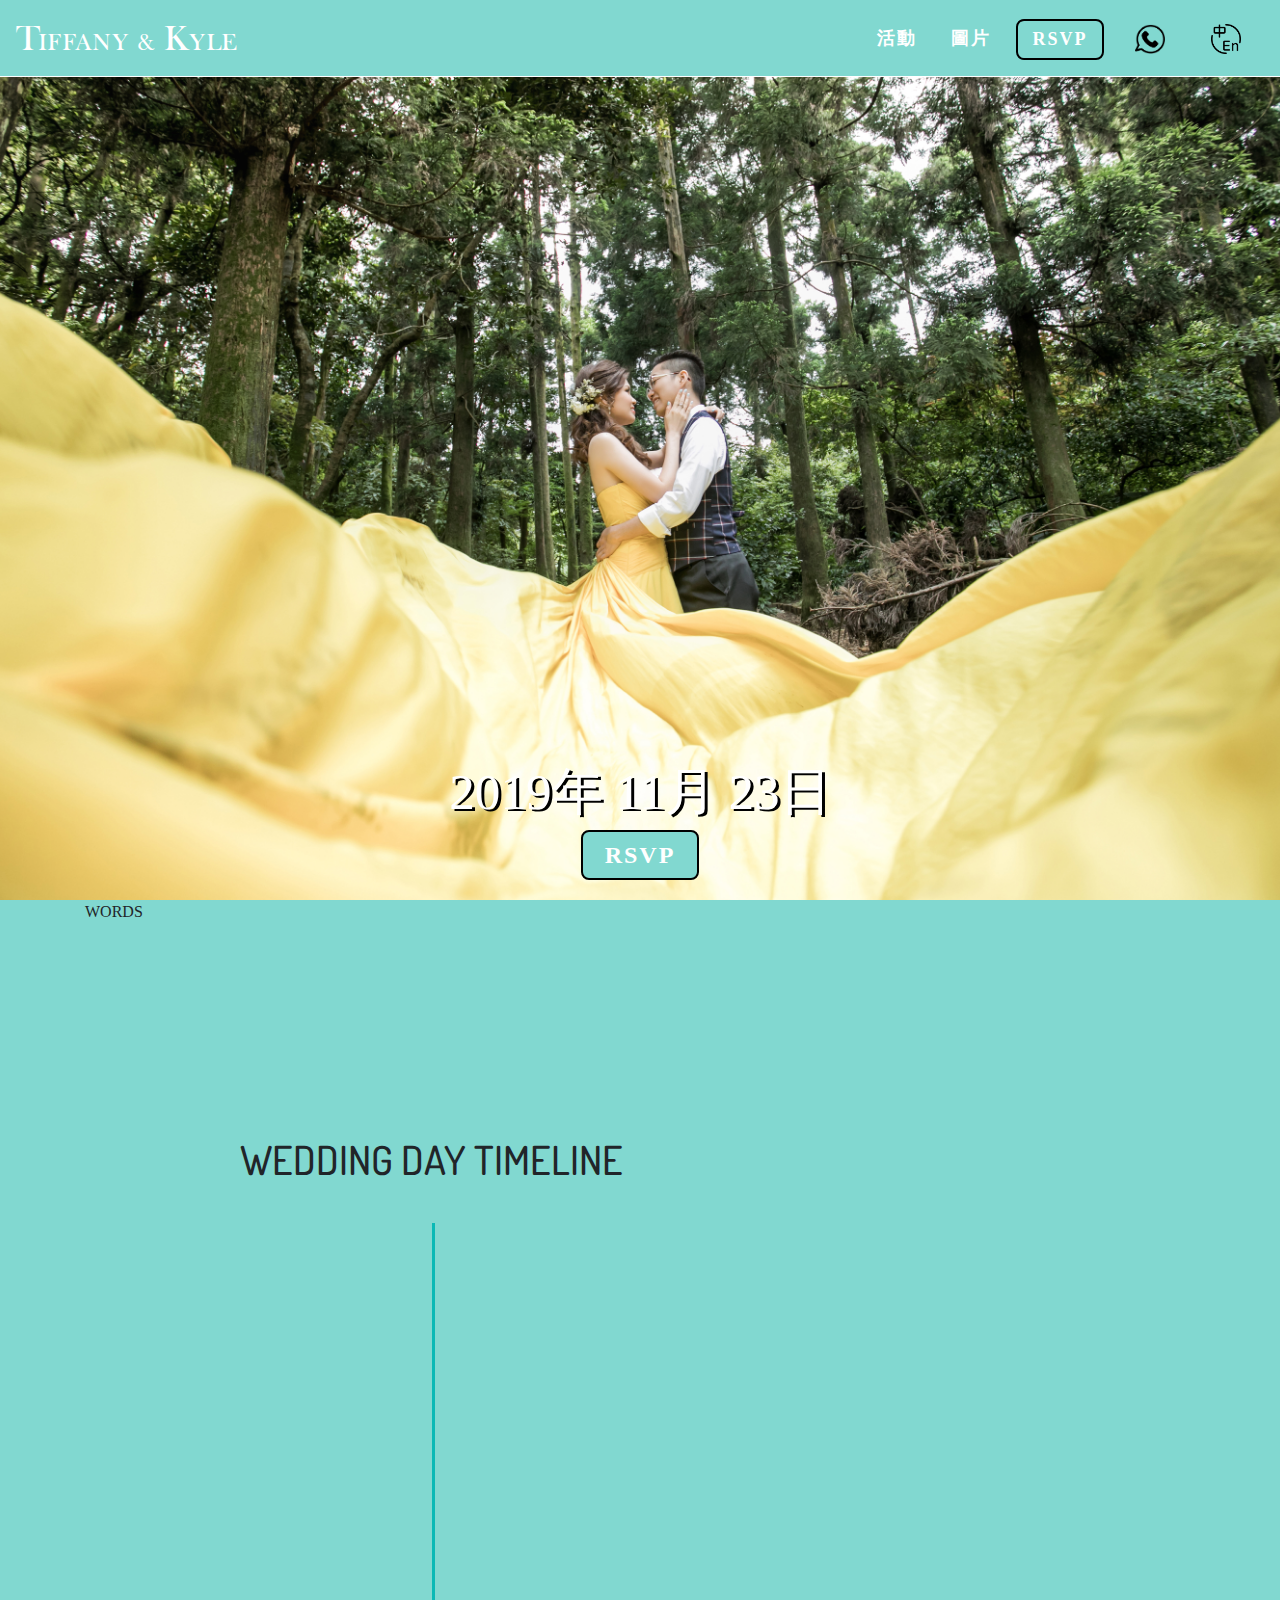
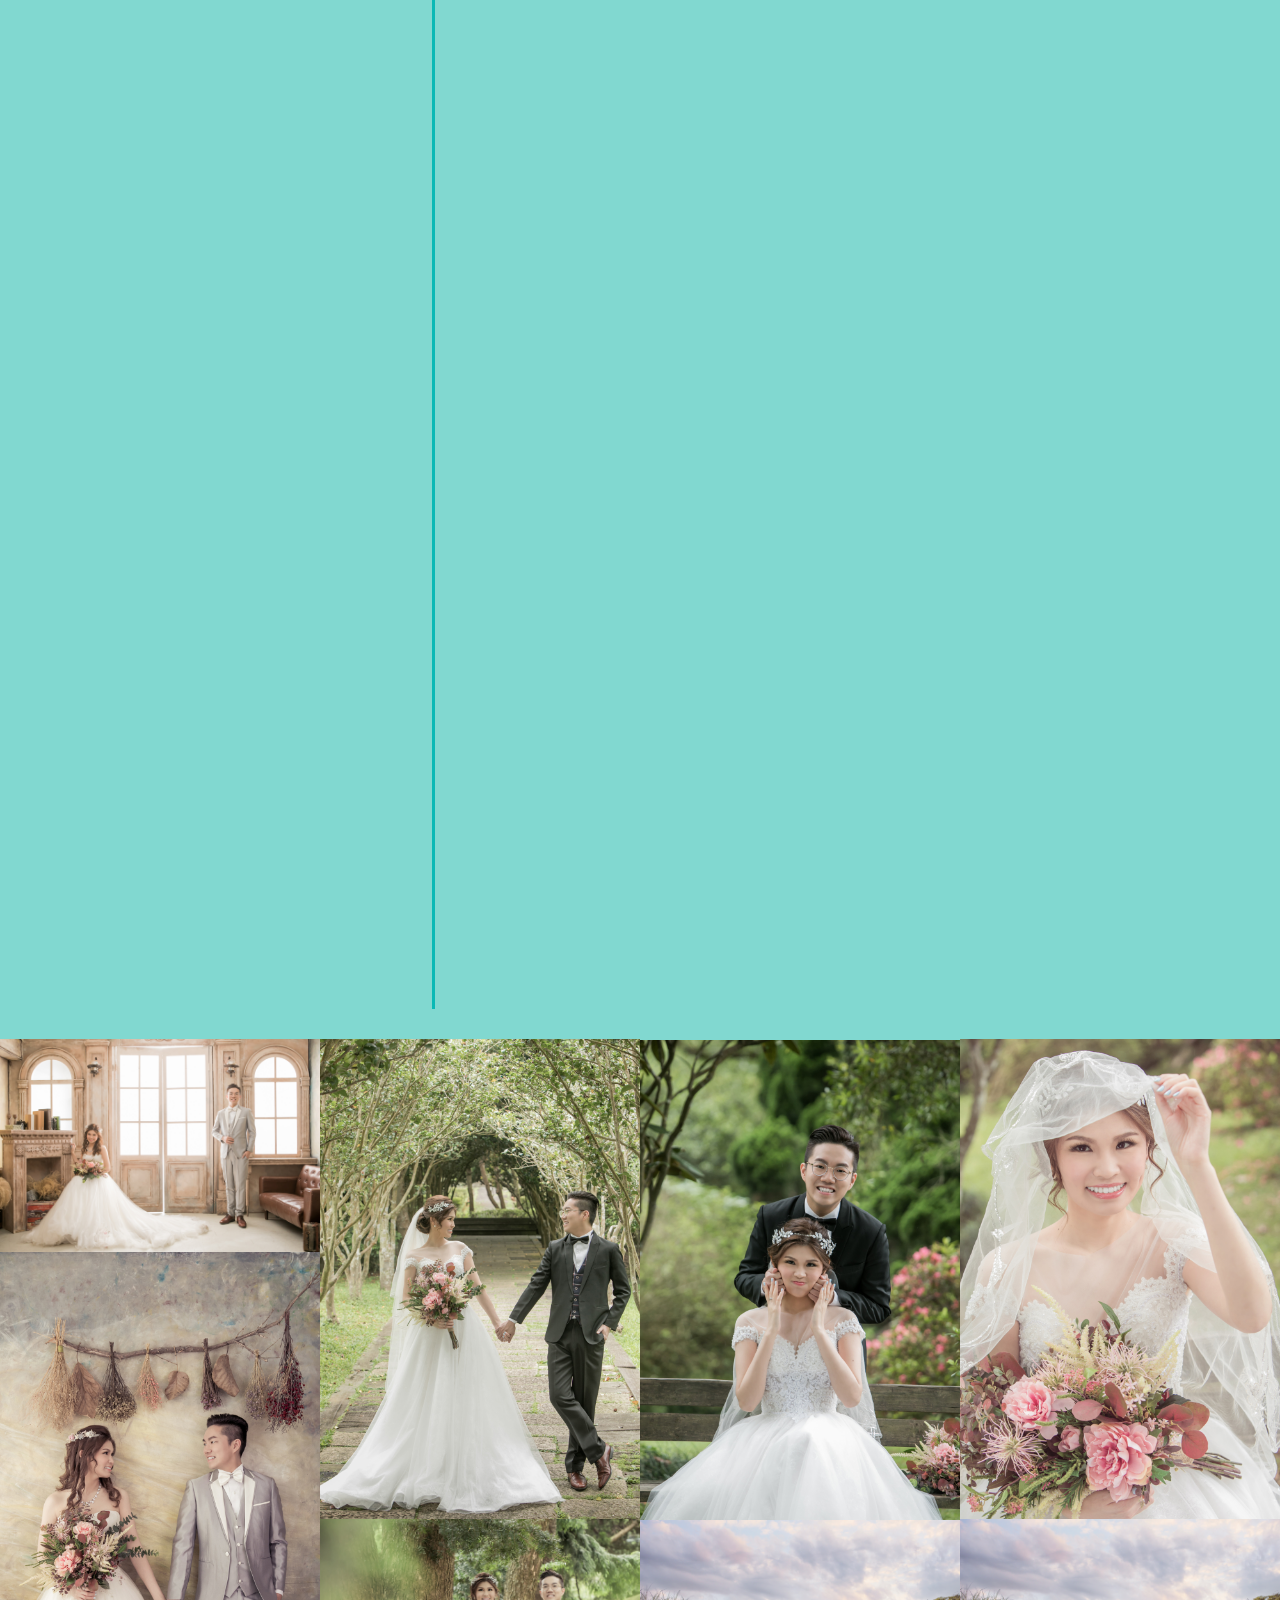
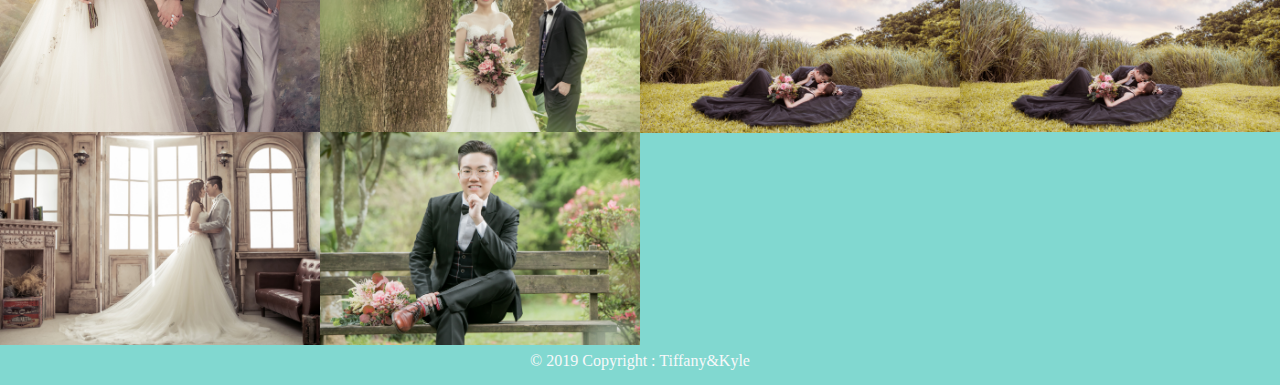
==== index_ch.html @ a5395743 "Add files via upload" ====
<!DOCTYPE html>
<html lang="en">
<head>
    <meta charset="UTF-8">
    <meta name="viewport" content="width=device-width, initial-scale=1">
    <title>Kyle&Tiffany</title>
    <link rel="stylesheet" href="https://maxcdn.bootstrapcdn.com/bootstrap/4.3.1/css/bootstrap.min.css">
    <link rel="stylesheet" type="text/css" href="css/indexpage.css">
    <link rel="stylesheet" type="text/css" href="css/timeline.css">
    <link rel="stylesheet" type="text/css" href="css/animation.css">
    <link rel="stylesheet" type="text/css" href="css/test.css">
    <script src="https://www.gstatic.com/firebasejs/5.9.0/firebase.js"></script>
    <script src="https://ajax.googleapis.com/ajax/libs/jquery/3.3.1/jquery.min.js"></script>
    <script src="https://cdnjs.cloudflare.com/ajax/libs/popper.js/1.14.7/umd/popper.min.js"></script>
    <script src="https://maxcdn.bootstrapcdn.com/bootstrap/4.3.1/js/bootstrap.min.js"></script>
    <link href="https://unpkg.com/aos@2.3.1/dist/aos.css" rel="stylesheet">
    <link href="https://fonts.googleapis.com/css?family=Great+Vibes&display=swap" rel="stylesheet">
    <link href="https://fonts.googleapis.com/css?family=Mystery+Quest&display=swap" rel="stylesheet">
    <link href="https://fonts.googleapis.com/css?family=Lemonada&display=swap" rel="stylesheet">
</head>
<body>
<nav class="navbar navbar-expand-lg border-bottom border-white" id="topnav">

        <a class="navbar-brand" href=./index_ch.html id="brand">Tiffany & Kyle</a>
        <button class="navbar-toggler custom-toggler" type="button" data-toggle="collapse"
                data-target="#collapsibleNavbar">
            <span class="navbar-toggler-icon"></span>
        </button>
        <div class="collapse navbar-collapse justify-content-end" id="collapsibleNavbar">
            <ul class="navbar-nav">
                <li class="nav-item">
                    <a class="nav-link" href="#events">活動</a>
                </li>
                <li class="nav-item">
                    <a class="nav-link" href="#photos">圖片</a>
                </li>
                <a class="nav-link rsvpbtn" href="./rsvp_ch.html">&nbspRSVP&nbsp</a>
                <li class="nav-item nav-icon">
                    <a href="https://api.whatsapp.com/send?phone=85252264460">
                        <img alt="whatsapp"
                             src="./images/whatsapp.png"
                             style="width:30px;height:30px"></a>
                </li>
                <li class="nav-item nav-icon">
                    <a href="./index.html">
                        <img alt="language"
                             src="./images/language.png"
                             style="width:30px;height:30px"></a>
                </li>
            </ul>
        </div>

</nav>
<img src="./images/top.png" onclick="topFunction()" id="topbtn"/>
<div id="home" class="d-flex justify-content-center align-items-center">
    <div class="text-center align-items-center justify-content-center animated fadeInDown maintext">
        <h3 class="disable-select maindate">2019年 11月 23日</h3>
        <a class="nav-link rsvpbtn" href="./rsvp_ch.html" style="font-size:1.5rem">&nbspRSVP&nbsp</a>
    </div>
</div>
<div class="container banner">
    WORDS
</div>
<div>
    <div class="row text-center justify-content-center" id="events">
        <div class="col-lg-8 d-flex left2 text-center" id="topl">
            <div class="container">
                <h1 class="project-name">WEDDING DAY TIMELINE</h1>
                <div id="timeline">
                    <div class="timeline-item" data-aos="fade-right">
                        <div class="timeline-icon">
                            <img src="images/church.png" class="inline_icon" alt="church">
                        </div>
                        <div class="timeline-content">
                            <h2>婚禮</h2>
                            <p>
                                下午 4:00
                            </p>
                            <p>
                                Lorem ipsum dolor sit amet, consectetur adipisicing elit.
                                Atque, facilis quo maiores magnam modi ab libero praesentium blanditiis.
                            </p>
                            <a href="https://goo.gl/maps/7ipzErwgf6UJggzq6" class="btn"><img src="images/location.png" class="map_icon" alt="maplink"></a>
                        </div>
                    </div>

                    <div class="timeline-item" data-aos="fade-left">
                        <div class="timeline-icon">
                            <img src="images/celebrate.png" class="inline_icon" alt="celebrate">
                        </div>
                        <div class="timeline-content right">
                            <h2>Cocktail</h2>
                            <p>
                                下午 6:00
                            </p>
                            <p>
                                Lorem ipsum dolor sit amet, consectetur adipisicing elit. Atque, facilis quo.
                                Maiores magnam modi ab libero praesentium blanditiis consequatur aspernatur
                                accusantium maxime molestiae sunt ipsa.
                            </p>
                            <a href="https://goo.gl/maps/wYtgx9HiguaYeS9R9" class="btn"><img src="images/location.png" class="map_icon" alt="maplink"></a>
                        </div>
                    </div>

                    <div class="timeline-item" data-aos="fade-right">
                        <div class="timeline-icon">
                            <img src="images/photo.png" class="inline_icon" alt="photo">
                        </div>
                        <div class="timeline-content">
                            <h2>Photo</h2>
                            <p>
                                下午 6:00
                            </p>
                            <p>
                                Lorem ipsum dolor sit amet, consectetur adipisicing elit. Atque, facilis quo.
                                Maiores magnam modi ab libero praesentium blanditiis consequatur aspernatur
                                accusantium maxime molestiae sunt ipsa.</a>
                            </p>
                            <a href="https://goo.gl/maps/wYtgx9HiguaYeS9R9" class="btn"><img src="images/location.png" class="map_icon" alt="maplink"></a>
                        </div>
                    </div>

                    <div class="timeline-item" data-aos="fade-left">
                        <div class="timeline-icon">
                            <img src="images/dinner.png" class="inline_icon" alt="dinner" style="padding-top: 12px">
                        </div>
                        <div class="timeline-content right">
                            <h2>婚宴</h2>
                            <p>
                                下午 6:00
                            </p>
                            <p>
                                Lorem ipsum dolor sit amet, consectetur adipisicing elit. Atque, facilis quo.
                                Maiores magnam modi ab libero praesentium blanditiis consequatur aspernatur
                                accusantium maxime molestiae sunt ipsa.
                            </p>
                            <a href="https://goo.gl/maps/wYtgx9HiguaYeS9R9" class="btn"><img src="images/location.png" class="map_icon" alt="maplink"></a>
                        </div>
                    </div>
                </div>
            </div>
        </div>
        <div class="col-lg-4 d-flex right2 text-center" id="topr">
            <div class="container animated fadeIn" id="countdownmain" data-aos="fade-left">
                <h3 class="title" style="font-family: 'NotoSans', cursive;">The Wedding Day</h3>
                <div id="counter">
                    <table border = "0" id="cdtable">
                        <tr>
                            <td id="countdownday" style="text-align:right;"></td>
                            <td id="daytext" style="text-align:left;">&nbsp日</td>
                        </tr>
                        <tr>
                            <td id="countdownhr" style="text-align:right;"></td>
                            <td id="hrtext" style="text-align:left;">&nbsp小時</td>
                        </tr>
                        <tr>
                            <td id="countdownmin" style="text-align:right;"></td>
                            <td id="mintext" style="text-align:left;">&nbsp分鐘</td>
                        </tr>
                        <tr>
                            <td id="countdowns" style="text-align:right;"></td>
                            <td id="stext" style="text-align:left;">&nbsp秒</td>
                        </tr>
                    </table>

                </div>
            </div>
        </div>
    </div>
</div>

<div class="gallery_desktop">
    <section id="photos">
        <img src="images/img_h1.jpg" alt="">
        <img src="images/img_v1.jpg" alt="">
        <img src="images/img_h2.jpg" alt="">
        <img src="images/img_v2.jpg" alt="">
        <img src="images/img_h3.jpg" alt="">
        <img src="images/img_h4.jpg" alt="">
        <img src="images/img_h5.jpg" alt="">
        <img src="images/img_h6.jpg" alt="">
        <img src="images/img_v3.jpg" alt="">
        <img src="images/img_h7.jpg" alt="">
        <img src="images/img_v4.jpg" alt="">
        <img src="images/img_h7.jpg" alt="">

    </section>
</div>
<footer class="footer font-small">
    <div class="text-center text-light py-1">© 2019 Copyright : Tiffany&Kyle
    </div>
</footer>
<script src="js/timeline.js"></script>
<script src="js/countdown.js"></script>
<script src="https://unpkg.com/aos@next/dist/aos.js"></script>
<script>
    AOS.init();
</script>
<script>
    // When the user scrolls down 20px from the top of the document, show the button
    window.onscroll = function () {
        scrollFunction()
    };

    function scrollFunction() {
        if (document.body.scrollTop > 50 || document.documentElement.scrollTop > 50) {
            document.getElementById("topbtn").style.display = "block";
        } else {
            document.getElementById("topbtn").style.display = "none";
        }
    }

    // When the user clicks on the button, scroll to the top of the document
    function topFunction() {
        document.body.scrollTop = 0;
        document.documentElement.scrollTop = 0;
    }

</script>
</body>
</html>
---- css/indexpage.css ----
@font-face {
    font-family: BaskervilleOldFacSCD;
    src: url("../font/BaskervilleOldFacSCD.otf");
}

@font-face {
    font-family: NotoSans;
    src: url("../font/NotoSansCJK-Thin.ttc");
}

body{
    background: rgb(129, 216, 208);
}
html, body{
    overflow-x: hidden;
    font-family: 'NotoSans', cursive;
}

tr{
    vertical-align: middle;
}

#brand{
    font-family: 'BaskervilleOldFacSCD', cursive;
    font-weight: 400;
    text-transform: none;
    color: white;
}

#home{
    background: url(../images/bg2.jpg)no-repeat center;
    background-size: cover;
    height: 100vh;
    min-height: 750px;
    text-transform: uppercase;
    margin-top: 0;
    margin-bottom: 0;
    display:block;
    vertical-align: middle;
    position: relative;
    z-index: 0;
}

.navbar-brand{
    font-size: 2.2em;
}

.title{
    font-size: 3vw;
}

h3 {
    text-transform: uppercase;
    color: white;
    text-shadow: 3px 2px #000;
}

.maintext{
    position: absolute;
    bottom: 0;
    padding: 20px;
}

.maindate{
    font-family: 'NotoSans', cursive;
    font-size: 4rem;
}

#countdownmain{
    -webkit-animation-duration: 2.5s;
    animation-duration: 2.5s;
    width: 100%;
    height: auto;
}

#home > h3{
    color: white;
    text-shadow: 0 0 1px #000000, 0 0 3px #000000;
}
/* NAV CSS */
.homedate{
    height: 100%;
}

#cus-nav{
padding: 5px;
}

#topnav{
    border-bottom-color: white;
    overflow: hidden;
    position: fixed; /* Set the navbar to fixed position */
    top: 0; /* Position the navbar at the top of the page */
    width: 100%; /* Full width */
    background: rgb(129, 216, 208);
    z-index:1; /*Add this*/
}
.navbar{
    padding-bottom: 5px;
}
.nav-icon{
    padding-top: 5px;
    padding-bottom: 5px;
}
.navbar-nav>.nav-item, .navbar-nav>a{
    text-align: center;
}


.custom-toggler.navbar-toggler {
    border-color: rgba(255, 255, 255, 0.8);
}
.custom-toggler .navbar-toggler-icon {
    background-image: url("data:image/svg+xml;charset=utf8,%3Csvg viewBox='0 0 30 30' xmlns='http://www.w3.org/2000/svg'%3E%3Cpath stroke='rgba(255,255,255, 0.7)' stroke-width='2' stroke-linecap='round' stroke-miterlimit='10' d='M4 8h24M4 16h24M4 24h24'/%3E%3C/svg%3E");
}

.navbar-nav > .active > a, .navbar-default .navbar-nav > .active > a:hover, .navbar-default .navbar-nav > .active > a:focus {
    color:rgba(230, 0, 79, 0.9);
    border: 1px solid #fff;
    border-radius: 50px;
    background: #fff;
}
.navbar-nav > .active > a:before{
    background: #ff2d37;
    transform: translateX(0);
    -webkit-transform: translateX(0);
    -moz-transform: translateX(0);
    -o-transform: translateX(0);
    -ms-transform: translateX(0);
}
.navbar-nav > li > a {
    font-weight: 600;
    color:#fff;
    letter-spacing: 2px;
    padding: 5px 14px;
    margin: 0 8px;
    font-size: 18px;
    border:1px solid rgba(255, 255, 255, 0)
}
.navbar-nav > li > a , .navbar-brand:hover{
    text-transform: uppercase;
    color: white;
}

.rsvpbtn{
    font-weight: 600;
    color:#fff;
    letter-spacing: 2px;
    padding: 5px 14px;
    margin: 0 8px;
    font-size: 18px;
    text-transform: uppercase;
    background: rgb(129, 216, 208);
    border: 2px solid black;
    border-radius: 8px;
    -webkit-transition-duration: 0.4s;
    transition-duration: 0.4s;
    display: inline-block;
}

.rsvpbtn:hover{
    color: rgb(129, 216, 208);
    background: white;
    border: 2px solid rgb(129, 216, 208);
}

.cus-sub {
    font-weight: 600;
    color: #fff;
    letter-spacing: 2px;
    padding: 5px 14px;
    margin: 0 8px;
    font-size: 13px;
    text-transform: uppercase;
    background: rgb(129, 216, 208);
    border: 2px solid white;
    border-radius: 8px;
    -webkit-transition-duration: 0.4s;
    transition-duration: 0.4s;
    display: inline-block;
}

#guestnumlabel, #guestphonelabel{
    display : inline;
    padding-right : 10px;
    color: white;
}

#guestnum{
    display : inline;
    width: 80px;
}

.cus-sub:hover{
    color: rgb(129, 216, 208);
    background: white;
    border: 2px solid rgb(129, 216, 208);
}

input[type=checkbox]
{
    /* Double-sized Checkboxes */
    -ms-transform: scale(2); /* IE */
    -moz-transform: scale(2); /* FF */
    -webkit-transform: scale(2); /* Safari and Chrome */
    -o-transform: scale(2); /* Opera */
    transform: scale(2);
    margin: 0 auto;
    padding: 10px;
}

.disable-select {
    user-select: none; /* supported by Chrome and Opera */
    -webkit-user-select: none; /* Safari */
    -khtml-user-select: none; /* Konqueror HTML */
    -moz-user-select: none; /* Firefox */
    -ms-user-select: none; /* Internet Explorer/Edge */
}

td, th{
    text-align: center;
    vertical-align: center;
    justify-content: center;
}

/* NAV CSS */

.banner{
    width: 100%;
    height: 25vh;
}

#about{
    vertical-align: top;
}

#countdownday, #countdownhr, #countdownmin, #countdowns{
    margin-bottom: 0;
    margin-left: 60px;
    margin-right: 60px;
}

#counter {
    height: auto;
    font-family: 'NotoSans', cursive;
    font-size: 5vw;
    width: 100%;
    margin: 0px;
    overflow: hidden;
    background: rgba(255, 255, 255, 0.4);
    text-transform: uppercase;
    color: whitesmoke;
    text-shadow: 3px 2px #000;
    font-weight: 300;
    justify-content: center;
    text-align: center;
}

#cdtable{
    width: 100%;
}

.map_icon{
    height: 30px;
    width: auto;
}

.left2{
    display : flex;
    justify-content : center;
    align-items : center;
    height : auto;
    padding:0;
    min-height: 500px;
    /*background: url(../images/ceremony.jpg)no-repeat;*/
    background-size: cover;
    background-position: top;
    z-index: 0;
    padding-left: 20px;
}

.right2{
    display : flex;
    justify-content : center;
    align-items : center;
    height : auto;
    padding:0;
    margin:0;
    min-height: 500px;
}

#botl{
    background: url(../images/banquet.jpg)no-repeat;
    background-size: cover;
    background-position: top;

}

.left{
    display : flex;
    justify-content : center;
    align-items : center;
    height : auto;
    padding:0;
    min-height: 500px;
}

.right{
}

#guest_phone, #guestnum{
    margin-top: 5px;
    margin-bottom: 5px;
}

.left-form{
    display : flex;
    height : 100%;
    padding: 10px;
    margin-top: 85px;
    font-size: 1.2rem;
}

.right-form{
    display : flex;
    justify-content : center;
    align-items : center;
    height : calc(100vh - 125px);
    background: url(../images/rsvp_side.jpg)no-repeat center;
    background-size: cover;
    min-height: 700px;
    margin-top: 85px;
}

.event_info{
    background: rgba(255, 255, 255, 0.65);
    padding: 30px;
    color: Black;
    font-size: 22px;
    font-weight: 600;
}
.inline_icon{
    height: auto;
    width: 40px;
    padding-top: 10px;
}

iframe{
    display: inline-block;
    border: white 2px solid;
}

#topbtn {
    display: none;
    position: fixed;
    bottom: 20px;
    right: 30px;
    z-index: 99;
    border: none;
    outline: none;
    cursor: pointer;
    padding: 15px;
    border-radius: 4px;
    width: 80px;
    height: 80px;
}

#rsvp{
    font-family: 'NotoSans', cursive;
    font-size: 1rem;
}
.input-lg{
    font-size: 1em;
}

#seat{
    width: 100%;
    min-height: 400px;
}

.rsvp-footer{
    position:relative;
    bottom:0;
    width:100%;
}

footer{
    height: 40px;
}



/* responsive */
@media(max-width:1600px) {
    .title {
        font-size: 3.5vw;
    }
    #counter {
        font-size: 5vw;
    }
    .maindate{
        font-size: 4vw;
    }
}
@media(max-width:1280px) {
    .title {
        font-size: 3.5vw;
    }
    .maindate{
        font-size: 4vw;
    }
    #home{
        min-height: 675px;
    }
    #counter {
        font-size: 5vw;
    }
    #countdownday, #countdownhr, #countdownmin, #countdowns{
        margin-bottom: 0;
        margin-left: 50px;
        margin-right: 50px;
    }
}
@media(max-width:991px) {
    .title {
        font-size: 6vw;
    }
    #home {
        min-height: 550px;
    }
    .maindate{
        font-size: 4vw;
    }
    #counter {
        font-size: 6vw;
    }
    #countdownday, #countdownhr, #countdownmin, #countdowns{
        margin-bottom: 0;
        margin-left: 35px;
        margin-right: 35px;
    }
}
@media(max-width: 768px){
    #home {
        min-height: 450px;
    }
    .maindate{
        font-size: 4.5vw;
        text-shadow:
                1px 1px 1px #000
    }
    .title {
        font-size: 8vw;
    }
    #counter {
        font-size: 8vw;
        text-shadow:
                1px 1px 1px #000
    }
    #collapsibleNavbar{
        background-color: rgb(129, 216, 208);
    }
    #countdownday, #countdownhr, #countdownmin, #countdowns{
        font-size: 8vw;
        margin-bottom: 0;
        margin-left: 10px;
        margin-right: 10px;
    }
    #rsvp{
        font-size: 14px;

    }
    h3 {
        text-shadow:
                1px 1px 1px #000
    }
}

/* responsive */
---- css/timeline.css ----
@import "https://fonts.googleapis.com/css?family=Dosis:300,400,500,600,700";
header:after, #timeline .timeline-item:after, header:before, #timeline .timeline-item:before {
    content: '';
    display: block;
    width: 100%;
    clear: both;
}

h1, h2, h3, h4 {
    font-family: "Dosis", arial, tahoma, verdana;
    font-weight: 500;
}
.project-name {
    text-align: center;
    padding: 10px 0;
}
header {
    background: #2b2e48;
    padding: 10px;
    -webkit-box-shadow: 0 3px 3px rgba(0, 0, 0, 0.05);
    -moz-box-shadow: 0 3px 3px rgba(0, 0, 0, 0.05);
    -ms-box-shadow: 0 3px 3px rgba(0, 0, 0, 0.05);
    box-shadow: 0 3px 3px rgba(0, 0, 0, 0.05);
}
header .logo {
    color: #0ab9b5;
    float: left;
    font-family: "Dosis", arial, tahoma, verdana;
    font-size: 22px;
    font-weight: 500;
}
header .logo > span {
    color: #f7aaaa;
    font-weight: 300;
}
header .social {
    float: right;
}
header .social .btn {
    font-family: "Dosis";
    font-size: 14px;
    margin: 10px 5px;
}
#timeline {
    width: 100%;
    margin: 30px auto;
    position: relative;
    padding: 0 10px;
    -webkit-transition: all 0.4s ease;
    -moz-transition: all 0.4s ease;
    -ms-transition: all 0.4s ease;
    transition: all 0.4s ease;
}
#timeline:before {
    content: "";
    width: 3px;
    height: 100%;
    background: #0ab9b5;
    left: 50%;
    top: 0;
    position: absolute;
}
#timeline:after {
    content: "";
    clear: both;
    display: table;
    width: 100%;
}
#timeline .timeline-item {
    margin-bottom: 50px;
    position: relative;
}
#timeline .timeline-item .timeline-icon {
    background: #0ab9b5;
    width: 60px;
    height: 60px;
    position: absolute;
    top: 0;
    left: 50%;
    overflow: hidden;
    margin-left: -30px;
    -webkit-border-radius: 50%;
    -moz-border-radius: 50%;
    -ms-border-radius: 50%;
    border-radius: 50%;
}
#timeline .timeline-item .timeline-icon svg {
    position: relative;
    top: 14px;
    left: 14px;
}
#timeline .timeline-item .timeline-content {
    width: 45%;
    background: #fff;
    padding: 20px;
    -webkit-box-shadow: 0 3px 0 rgba(0, 0, 0, 0.1);
    -moz-box-shadow: 0 3px 0 rgba(0, 0, 0, 0.1);
    -ms-box-shadow: 0 3px 0 rgba(0, 0, 0, 0.1);
    box-shadow: 0 3px 0 rgba(0, 0, 0, 0.1);
    -webkit-border-radius: 5px;
    -moz-border-radius: 5px;
    -ms-border-radius: 5px;
    border-radius: 5px;
    -webkit-transition: all 0.3s ease;
    -moz-transition: all 0.3s ease;
    -ms-transition: all 0.3s ease;
    transition: all 0.3s ease;
}
#timeline .timeline-item .timeline-content h2 {
    padding: 15px;
    background: #0ab9b5;
    color: #fff;
    margin: -20px -20px 0 -20px;
    font-weight: 300;
    -webkit-border-radius: 3px 3px 0 0;
    -moz-border-radius: 3px 3px 0 0;
    -ms-border-radius: 3px 3px 0 0;
    border-radius: 3px 3px 0 0;

}
#timeline .timeline-item .timeline-content:before {
    content: '';
    position: absolute;
    left: 45%;
    top: 20px;
    width: 0;
    height: 0;
    border-top: 7px solid transparent;
    border-bottom: 7px solid transparent;
    border-left: 7px solid #0ab9b5;
}
#timeline .timeline-item .timeline-content.right {
    float: right;
}
#timeline .timeline-item .timeline-content.right:before {
    content: '';
    right: 45%;
    left: inherit;
    border-left: 0;
    border-right: 7px solid #0ab9b5;
}
.btn {
    padding: 5px 15px;
    text-decoration: none;
    background: transparent;
    border: 2px solid #39cbc7;
    color: #39cbc7;
    display: inline-block;
    position: relative;
    text-transform: uppercase;
    font-size: 12px;
    -webkit-border-radius: 5px;
    -moz-border-radius: 5px;
    -ms-border-radius: 5px;
    border-radius: 5px;
    -webkit-transition: background 0.3s ease;
    -moz-transition: background 0.3s ease;
    -ms-transition: background 0.3s ease;
    transition: background 0.3s ease;
    -webkit-box-shadow: 2px 2px 0 #39cbc7;
    -moz-box-shadow: 2px 2px 0 #39cbc7;
    -ms-box-shadow: 2px 2px 0 #39cbc7;
    box-shadow: 2px 2px 0 #39cbc7;
}
.btn:hover {
    box-shadow: none;
    top: 2px;
    left: 2px;
    -webkit-box-shadow: 2px 2px 0 transparent;
    -moz-box-shadow: 2px 2px 0 transparent;
    -ms-box-shadow: 2px 2px 0 transparent;
    box-shadow: 2px 2px 0 transparent;
}

@media screen and (max-width: 768px) {
    #timeline {
        margin: 30px;
        padding: 0px;
        width: 90%;
    }
    #timeline:before {
        left: 0;
    }
    #timeline .timeline-item .timeline-content {
        width: 90%;
        float: right;
    }
    #timeline .timeline-item .timeline-content:before, #timeline .timeline-item .timeline-content.right:before {
        left: 10%;
        margin-left: -6px;
        border-left: 0;
        border-right: 7px solid #0ab9b5;
    }
    #timeline .timeline-item .timeline-icon {
        left: 0;
    }
}
---- css/animation.css ----
@charset "UTF-8";

/*!
 * animate.css -https://daneden.github.io/animate.css/
 * Version - 3.7.2
 * Licensed under the MIT license - http://opensource.org/licenses/MIT
 *
 * Copyright (c) 2019 Daniel Eden
 */

@-webkit-keyframes bounce {
    from,
    20%,
    53%,
    80%,
    to {
        -webkit-animation-timing-function: cubic-bezier(0.215, 0.61, 0.355, 1);
        animation-timing-function: cubic-bezier(0.215, 0.61, 0.355, 1);
        -webkit-transform: translate3d(0, 0, 0);
        transform: translate3d(0, 0, 0);
    }

    40%,
    43% {
        -webkit-animation-timing-function: cubic-bezier(0.755, 0.05, 0.855, 0.06);
        animation-timing-function: cubic-bezier(0.755, 0.05, 0.855, 0.06);
        -webkit-transform: translate3d(0, -30px, 0);
        transform: translate3d(0, -30px, 0);
    }

    70% {
        -webkit-animation-timing-function: cubic-bezier(0.755, 0.05, 0.855, 0.06);
        animation-timing-function: cubic-bezier(0.755, 0.05, 0.855, 0.06);
        -webkit-transform: translate3d(0, -15px, 0);
        transform: translate3d(0, -15px, 0);
    }

    90% {
        -webkit-transform: translate3d(0, -4px, 0);
        transform: translate3d(0, -4px, 0);
    }
}

@keyframes bounce {
    from,
    20%,
    53%,
    80%,
    to {
        -webkit-animation-timing-function: cubic-bezier(0.215, 0.61, 0.355, 1);
        animation-timing-function: cubic-bezier(0.215, 0.61, 0.355, 1);
        -webkit-transform: translate3d(0, 0, 0);
        transform: translate3d(0, 0, 0);
    }

    40%,
    43% {
        -webkit-animation-timing-function: cubic-bezier(0.755, 0.05, 0.855, 0.06);
        animation-timing-function: cubic-bezier(0.755, 0.05, 0.855, 0.06);
        -webkit-transform: translate3d(0, -30px, 0);
        transform: translate3d(0, -30px, 0);
    }

    70% {
        -webkit-animation-timing-function: cubic-bezier(0.755, 0.05, 0.855, 0.06);
        animation-timing-function: cubic-bezier(0.755, 0.05, 0.855, 0.06);
        -webkit-transform: translate3d(0, -15px, 0);
        transform: translate3d(0, -15px, 0);
    }

    90% {
        -webkit-transform: translate3d(0, -4px, 0);
        transform: translate3d(0, -4px, 0);
    }
}

.bounce {
    -webkit-animation-name: bounce;
    animation-name: bounce;
    -webkit-transform-origin: center bottom;
    transform-origin: center bottom;
}

@-webkit-keyframes flash {
    from,
    50%,
    to {
        opacity: 1;
    }

    25%,
    75% {
        opacity: 0;
    }
}

@keyframes flash {
    from,
    50%,
    to {
        opacity: 1;
    }

    25%,
    75% {
        opacity: 0;
    }
}

.flash {
    -webkit-animation-name: flash;
    animation-name: flash;
}

/* originally authored by Nick Pettit - https://github.com/nickpettit/glide */

@-webkit-keyframes pulse {
    from {
        -webkit-transform: scale3d(1, 1, 1);
        transform: scale3d(1, 1, 1);
    }

    50% {
        -webkit-transform: scale3d(1.05, 1.05, 1.05);
        transform: scale3d(1.05, 1.05, 1.05);
    }

    to {
        -webkit-transform: scale3d(1, 1, 1);
        transform: scale3d(1, 1, 1);
    }
}

@keyframes pulse {
    from {
        -webkit-transform: scale3d(1, 1, 1);
        transform: scale3d(1, 1, 1);
    }

    50% {
        -webkit-transform: scale3d(1.05, 1.05, 1.05);
        transform: scale3d(1.05, 1.05, 1.05);
    }

    to {
        -webkit-transform: scale3d(1, 1, 1);
        transform: scale3d(1, 1, 1);
    }
}

.pulse {
    -webkit-animation-name: pulse;
    animation-name: pulse;
}

@-webkit-keyframes rubberBand {
    from {
        -webkit-transform: scale3d(1, 1, 1);
        transform: scale3d(1, 1, 1);
    }

    30% {
        -webkit-transform: scale3d(1.25, 0.75, 1);
        transform: scale3d(1.25, 0.75, 1);
    }

    40% {
        -webkit-transform: scale3d(0.75, 1.25, 1);
        transform: scale3d(0.75, 1.25, 1);
    }

    50% {
        -webkit-transform: scale3d(1.15, 0.85, 1);
        transform: scale3d(1.15, 0.85, 1);
    }

    65% {
        -webkit-transform: scale3d(0.95, 1.05, 1);
        transform: scale3d(0.95, 1.05, 1);
    }

    75% {
        -webkit-transform: scale3d(1.05, 0.95, 1);
        transform: scale3d(1.05, 0.95, 1);
    }

    to {
        -webkit-transform: scale3d(1, 1, 1);
        transform: scale3d(1, 1, 1);
    }
}

@keyframes rubberBand {
    from {
        -webkit-transform: scale3d(1, 1, 1);
        transform: scale3d(1, 1, 1);
    }

    30% {
        -webkit-transform: scale3d(1.25, 0.75, 1);
        transform: scale3d(1.25, 0.75, 1);
    }

    40% {
        -webkit-transform: scale3d(0.75, 1.25, 1);
        transform: scale3d(0.75, 1.25, 1);
    }

    50% {
        -webkit-transform: scale3d(1.15, 0.85, 1);
        transform: scale3d(1.15, 0.85, 1);
    }

    65% {
        -webkit-transform: scale3d(0.95, 1.05, 1);
        transform: scale3d(0.95, 1.05, 1);
    }

    75% {
        -webkit-transform: scale3d(1.05, 0.95, 1);
        transform: scale3d(1.05, 0.95, 1);
    }

    to {
        -webkit-transform: scale3d(1, 1, 1);
        transform: scale3d(1, 1, 1);
    }
}

.rubberBand {
    -webkit-animation-name: rubberBand;
    animation-name: rubberBand;
}

@-webkit-keyframes shake {
    from,
    to {
        -webkit-transform: translate3d(0, 0, 0);
        transform: translate3d(0, 0, 0);
    }

    10%,
    30%,
    50%,
    70%,
    90% {
        -webkit-transform: translate3d(-10px, 0, 0);
        transform: translate3d(-10px, 0, 0);
    }

    20%,
    40%,
    60%,
    80% {
        -webkit-transform: translate3d(10px, 0, 0);
        transform: translate3d(10px, 0, 0);
    }
}

@keyframes shake {
    from,
    to {
        -webkit-transform: translate3d(0, 0, 0);
        transform: translate3d(0, 0, 0);
    }

    10%,
    30%,
    50%,
    70%,
    90% {
        -webkit-transform: translate3d(-10px, 0, 0);
        transform: translate3d(-10px, 0, 0);
    }

    20%,
    40%,
    60%,
    80% {
        -webkit-transform: translate3d(10px, 0, 0);
        transform: translate3d(10px, 0, 0);
    }
}

.shake {
    -webkit-animation-name: shake;
    animation-name: shake;
}

@-webkit-keyframes headShake {
    0% {
        -webkit-transform: translateX(0);
        transform: translateX(0);
    }

    6.5% {
        -webkit-transform: translateX(-6px) rotateY(-9deg);
        transform: translateX(-6px) rotateY(-9deg);
    }

    18.5% {
        -webkit-transform: translateX(5px) rotateY(7deg);
        transform: translateX(5px) rotateY(7deg);
    }

    31.5% {
        -webkit-transform: translateX(-3px) rotateY(-5deg);
        transform: translateX(-3px) rotateY(-5deg);
    }

    43.5% {
        -webkit-transform: translateX(2px) rotateY(3deg);
        transform: translateX(2px) rotateY(3deg);
    }

    50% {
        -webkit-transform: translateX(0);
        transform: translateX(0);
    }
}

@keyframes headShake {
    0% {
        -webkit-transform: translateX(0);
        transform: translateX(0);
    }

    6.5% {
        -webkit-transform: translateX(-6px) rotateY(-9deg);
        transform: translateX(-6px) rotateY(-9deg);
    }

    18.5% {
        -webkit-transform: translateX(5px) rotateY(7deg);
        transform: translateX(5px) rotateY(7deg);
    }

    31.5% {
        -webkit-transform: translateX(-3px) rotateY(-5deg);
        transform: translateX(-3px) rotateY(-5deg);
    }

    43.5% {
        -webkit-transform: translateX(2px) rotateY(3deg);
        transform: translateX(2px) rotateY(3deg);
    }

    50% {
        -webkit-transform: translateX(0);
        transform: translateX(0);
    }
}

.headShake {
    -webkit-animation-timing-function: ease-in-out;
    animation-timing-function: ease-in-out;
    -webkit-animation-name: headShake;
    animation-name: headShake;
}

@-webkit-keyframes swing {
    20% {
        -webkit-transform: rotate3d(0, 0, 1, 15deg);
        transform: rotate3d(0, 0, 1, 15deg);
    }

    40% {
        -webkit-transform: rotate3d(0, 0, 1, -10deg);
        transform: rotate3d(0, 0, 1, -10deg);
    }

    60% {
        -webkit-transform: rotate3d(0, 0, 1, 5deg);
        transform: rotate3d(0, 0, 1, 5deg);
    }

    80% {
        -webkit-transform: rotate3d(0, 0, 1, -5deg);
        transform: rotate3d(0, 0, 1, -5deg);
    }

    to {
        -webkit-transform: rotate3d(0, 0, 1, 0deg);
        transform: rotate3d(0, 0, 1, 0deg);
    }
}

@keyframes swing {
    20% {
        -webkit-transform: rotate3d(0, 0, 1, 15deg);
        transform: rotate3d(0, 0, 1, 15deg);
    }

    40% {
        -webkit-transform: rotate3d(0, 0, 1, -10deg);
        transform: rotate3d(0, 0, 1, -10deg);
    }

    60% {
        -webkit-transform: rotate3d(0, 0, 1, 5deg);
        transform: rotate3d(0, 0, 1, 5deg);
    }

    80% {
        -webkit-transform: rotate3d(0, 0, 1, -5deg);
        transform: rotate3d(0, 0, 1, -5deg);
    }

    to {
        -webkit-transform: rotate3d(0, 0, 1, 0deg);
        transform: rotate3d(0, 0, 1, 0deg);
    }
}

.swing {
    -webkit-transform-origin: top center;
    transform-origin: top center;
    -webkit-animation-name: swing;
    animation-name: swing;
}

@-webkit-keyframes tada {
    from {
        -webkit-transform: scale3d(1, 1, 1);
        transform: scale3d(1, 1, 1);
    }

    10%,
    20% {
        -webkit-transform: scale3d(0.9, 0.9, 0.9) rotate3d(0, 0, 1, -3deg);
        transform: scale3d(0.9, 0.9, 0.9) rotate3d(0, 0, 1, -3deg);
    }

    30%,
    50%,
    70%,
    90% {
        -webkit-transform: scale3d(1.1, 1.1, 1.1) rotate3d(0, 0, 1, 3deg);
        transform: scale3d(1.1, 1.1, 1.1) rotate3d(0, 0, 1, 3deg);
    }

    40%,
    60%,
    80% {
        -webkit-transform: scale3d(1.1, 1.1, 1.1) rotate3d(0, 0, 1, -3deg);
        transform: scale3d(1.1, 1.1, 1.1) rotate3d(0, 0, 1, -3deg);
    }

    to {
        -webkit-transform: scale3d(1, 1, 1);
        transform: scale3d(1, 1, 1);
    }
}

@keyframes tada {
    from {
        -webkit-transform: scale3d(1, 1, 1);
        transform: scale3d(1, 1, 1);
    }

    10%,
    20% {
        -webkit-transform: scale3d(0.9, 0.9, 0.9) rotate3d(0, 0, 1, -3deg);
        transform: scale3d(0.9, 0.9, 0.9) rotate3d(0, 0, 1, -3deg);
    }

    30%,
    50%,
    70%,
    90% {
        -webkit-transform: scale3d(1.1, 1.1, 1.1) rotate3d(0, 0, 1, 3deg);
        transform: scale3d(1.1, 1.1, 1.1) rotate3d(0, 0, 1, 3deg);
    }

    40%,
    60%,
    80% {
        -webkit-transform: scale3d(1.1, 1.1, 1.1) rotate3d(0, 0, 1, -3deg);
        transform: scale3d(1.1, 1.1, 1.1) rotate3d(0, 0, 1, -3deg);
    }

    to {
        -webkit-transform: scale3d(1, 1, 1);
        transform: scale3d(1, 1, 1);
    }
}

.tada {
    -webkit-animation-name: tada;
    animation-name: tada;
}

/* originally authored by Nick Pettit - https://github.com/nickpettit/glide */

@-webkit-keyframes wobble {
    from {
        -webkit-transform: translate3d(0, 0, 0);
        transform: translate3d(0, 0, 0);
    }

    15% {
        -webkit-transform: translate3d(-25%, 0, 0) rotate3d(0, 0, 1, -5deg);
        transform: translate3d(-25%, 0, 0) rotate3d(0, 0, 1, -5deg);
    }

    30% {
        -webkit-transform: translate3d(20%, 0, 0) rotate3d(0, 0, 1, 3deg);
        transform: translate3d(20%, 0, 0) rotate3d(0, 0, 1, 3deg);
    }

    45% {
        -webkit-transform: translate3d(-15%, 0, 0) rotate3d(0, 0, 1, -3deg);
        transform: translate3d(-15%, 0, 0) rotate3d(0, 0, 1, -3deg);
    }

    60% {
        -webkit-transform: translate3d(10%, 0, 0) rotate3d(0, 0, 1, 2deg);
        transform: translate3d(10%, 0, 0) rotate3d(0, 0, 1, 2deg);
    }

    75% {
        -webkit-transform: translate3d(-5%, 0, 0) rotate3d(0, 0, 1, -1deg);
        transform: translate3d(-5%, 0, 0) rotate3d(0, 0, 1, -1deg);
    }

    to {
        -webkit-transform: translate3d(0, 0, 0);
        transform: translate3d(0, 0, 0);
    }
}

@keyframes wobble {
    from {
        -webkit-transform: translate3d(0, 0, 0);
        transform: translate3d(0, 0, 0);
    }

    15% {
        -webkit-transform: translate3d(-25%, 0, 0) rotate3d(0, 0, 1, -5deg);
        transform: translate3d(-25%, 0, 0) rotate3d(0, 0, 1, -5deg);
    }

    30% {
        -webkit-transform: translate3d(20%, 0, 0) rotate3d(0, 0, 1, 3deg);
        transform: translate3d(20%, 0, 0) rotate3d(0, 0, 1, 3deg);
    }

    45% {
        -webkit-transform: translate3d(-15%, 0, 0) rotate3d(0, 0, 1, -3deg);
        transform: translate3d(-15%, 0, 0) rotate3d(0, 0, 1, -3deg);
    }

    60% {
        -webkit-transform: translate3d(10%, 0, 0) rotate3d(0, 0, 1, 2deg);
        transform: translate3d(10%, 0, 0) rotate3d(0, 0, 1, 2deg);
    }

    75% {
        -webkit-transform: translate3d(-5%, 0, 0) rotate3d(0, 0, 1, -1deg);
        transform: translate3d(-5%, 0, 0) rotate3d(0, 0, 1, -1deg);
    }

    to {
        -webkit-transform: translate3d(0, 0, 0);
        transform: translate3d(0, 0, 0);
    }
}

.wobble {
    -webkit-animation-name: wobble;
    animation-name: wobble;
}

@-webkit-keyframes jello {
    from,
    11.1%,
    to {
        -webkit-transform: translate3d(0, 0, 0);
        transform: translate3d(0, 0, 0);
    }

    22.2% {
        -webkit-transform: skewX(-12.5deg) skewY(-12.5deg);
        transform: skewX(-12.5deg) skewY(-12.5deg);
    }

    33.3% {
        -webkit-transform: skewX(6.25deg) skewY(6.25deg);
        transform: skewX(6.25deg) skewY(6.25deg);
    }

    44.4% {
        -webkit-transform: skewX(-3.125deg) skewY(-3.125deg);
        transform: skewX(-3.125deg) skewY(-3.125deg);
    }

    55.5% {
        -webkit-transform: skewX(1.5625deg) skewY(1.5625deg);
        transform: skewX(1.5625deg) skewY(1.5625deg);
    }

    66.6% {
        -webkit-transform: skewX(-0.78125deg) skewY(-0.78125deg);
        transform: skewX(-0.78125deg) skewY(-0.78125deg);
    }

    77.7% {
        -webkit-transform: skewX(0.390625deg) skewY(0.390625deg);
        transform: skewX(0.390625deg) skewY(0.390625deg);
    }

    88.8% {
        -webkit-transform: skewX(-0.1953125deg) skewY(-0.1953125deg);
        transform: skewX(-0.1953125deg) skewY(-0.1953125deg);
    }
}

@keyframes jello {
    from,
    11.1%,
    to {
        -webkit-transform: translate3d(0, 0, 0);
        transform: translate3d(0, 0, 0);
    }

    22.2% {
        -webkit-transform: skewX(-12.5deg) skewY(-12.5deg);
        transform: skewX(-12.5deg) skewY(-12.5deg);
    }

    33.3% {
        -webkit-transform: skewX(6.25deg) skewY(6.25deg);
        transform: skewX(6.25deg) skewY(6.25deg);
    }

    44.4% {
        -webkit-transform: skewX(-3.125deg) skewY(-3.125deg);
        transform: skewX(-3.125deg) skewY(-3.125deg);
    }

    55.5% {
        -webkit-transform: skewX(1.5625deg) skewY(1.5625deg);
        transform: skewX(1.5625deg) skewY(1.5625deg);
    }

    66.6% {
        -webkit-transform: skewX(-0.78125deg) skewY(-0.78125deg);
        transform: skewX(-0.78125deg) skewY(-0.78125deg);
    }

    77.7% {
        -webkit-transform: skewX(0.390625deg) skewY(0.390625deg);
        transform: skewX(0.390625deg) skewY(0.390625deg);
    }

    88.8% {
        -webkit-transform: skewX(-0.1953125deg) skewY(-0.1953125deg);
        transform: skewX(-0.1953125deg) skewY(-0.1953125deg);
    }
}

.jello {
    -webkit-animation-name: jello;
    animation-name: jello;
    -webkit-transform-origin: center;
    transform-origin: center;
}

@-webkit-keyframes heartBeat {
    0% {
        -webkit-transform: scale(1);
        transform: scale(1);
    }

    14% {
        -webkit-transform: scale(1.3);
        transform: scale(1.3);
    }

    28% {
        -webkit-transform: scale(1);
        transform: scale(1);
    }

    42% {
        -webkit-transform: scale(1.3);
        transform: scale(1.3);
    }

    70% {
        -webkit-transform: scale(1);
        transform: scale(1);
    }
}

@keyframes heartBeat {
    0% {
        -webkit-transform: scale(1);
        transform: scale(1);
    }

    14% {
        -webkit-transform: scale(1.3);
        transform: scale(1.3);
    }

    28% {
        -webkit-transform: scale(1);
        transform: scale(1);
    }

    42% {
        -webkit-transform: scale(1.3);
        transform: scale(1.3);
    }

    70% {
        -webkit-transform: scale(1);
        transform: scale(1);
    }
}

.heartBeat {
    -webkit-animation-name: heartBeat;
    animation-name: heartBeat;
    -webkit-animation-duration: 1.3s;
    animation-duration: 1.3s;
    -webkit-animation-timing-function: ease-in-out;
    animation-timing-function: ease-in-out;
}

@-webkit-keyframes bounceIn {
    from,
    20%,
    40%,
    60%,
    80%,
    to {
        -webkit-animation-timing-function: cubic-bezier(0.215, 0.61, 0.355, 1);
        animation-timing-function: cubic-bezier(0.215, 0.61, 0.355, 1);
    }

    0% {
        opacity: 0;
        -webkit-transform: scale3d(0.3, 0.3, 0.3);
        transform: scale3d(0.3, 0.3, 0.3);
    }

    20% {
        -webkit-transform: scale3d(1.1, 1.1, 1.1);
        transform: scale3d(1.1, 1.1, 1.1);
    }

    40% {
        -webkit-transform: scale3d(0.9, 0.9, 0.9);
        transform: scale3d(0.9, 0.9, 0.9);
    }

    60% {
        opacity: 1;
        -webkit-transform: scale3d(1.03, 1.03, 1.03);
        transform: scale3d(1.03, 1.03, 1.03);
    }

    80% {
        -webkit-transform: scale3d(0.97, 0.97, 0.97);
        transform: scale3d(0.97, 0.97, 0.97);
    }

    to {
        opacity: 1;
        -webkit-transform: scale3d(1, 1, 1);
        transform: scale3d(1, 1, 1);
    }
}

@keyframes bounceIn {
    from,
    20%,
    40%,
    60%,
    80%,
    to {
        -webkit-animation-timing-function: cubic-bezier(0.215, 0.61, 0.355, 1);
        animation-timing-function: cubic-bezier(0.215, 0.61, 0.355, 1);
    }

    0% {
        opacity: 0;
        -webkit-transform: scale3d(0.3, 0.3, 0.3);
        transform: scale3d(0.3, 0.3, 0.3);
    }

    20% {
        -webkit-transform: scale3d(1.1, 1.1, 1.1);
        transform: scale3d(1.1, 1.1, 1.1);
    }

    40% {
        -webkit-transform: scale3d(0.9, 0.9, 0.9);
        transform: scale3d(0.9, 0.9, 0.9);
    }

    60% {
        opacity: 1;
        -webkit-transform: scale3d(1.03, 1.03, 1.03);
        transform: scale3d(1.03, 1.03, 1.03);
    }

    80% {
        -webkit-transform: scale3d(0.97, 0.97, 0.97);
        transform: scale3d(0.97, 0.97, 0.97);
    }

    to {
        opacity: 1;
        -webkit-transform: scale3d(1, 1, 1);
        transform: scale3d(1, 1, 1);
    }
}

.bounceIn {
    -webkit-animation-duration: 0.75s;
    animation-duration: 0.75s;
    -webkit-animation-name: bounceIn;
    animation-name: bounceIn;
}

@-webkit-keyframes bounceInDown {
    from,
    60%,
    75%,
    90%,
    to {
        -webkit-animation-timing-function: cubic-bezier(0.215, 0.61, 0.355, 1);
        animation-timing-function: cubic-bezier(0.215, 0.61, 0.355, 1);
    }

    0% {
        opacity: 0;
        -webkit-transform: translate3d(0, -3000px, 0);
        transform: translate3d(0, -3000px, 0);
    }

    60% {
        opacity: 1;
        -webkit-transform: translate3d(0, 25px, 0);
        transform: translate3d(0, 25px, 0);
    }

    75% {
        -webkit-transform: translate3d(0, -10px, 0);
        transform: translate3d(0, -10px, 0);
    }

    90% {
        -webkit-transform: translate3d(0, 5px, 0);
        transform: translate3d(0, 5px, 0);
    }

    to {
        -webkit-transform: translate3d(0, 0, 0);
        transform: translate3d(0, 0, 0);
    }
}

@keyframes bounceInDown {
    from,
    60%,
    75%,
    90%,
    to {
        -webkit-animation-timing-function: cubic-bezier(0.215, 0.61, 0.355, 1);
        animation-timing-function: cubic-bezier(0.215, 0.61, 0.355, 1);
    }

    0% {
        opacity: 0;
        -webkit-transform: translate3d(0, -3000px, 0);
        transform: translate3d(0, -3000px, 0);
    }

    60% {
        opacity: 1;
        -webkit-transform: translate3d(0, 25px, 0);
        transform: translate3d(0, 25px, 0);
    }

    75% {
        -webkit-transform: translate3d(0, -10px, 0);
        transform: translate3d(0, -10px, 0);
    }

    90% {
        -webkit-transform: translate3d(0, 5px, 0);
        transform: translate3d(0, 5px, 0);
    }

    to {
        -webkit-transform: translate3d(0, 0, 0);
        transform: translate3d(0, 0, 0);
    }
}

.bounceInDown {
    -webkit-animation-name: bounceInDown;
    animation-name: bounceInDown;
}

@-webkit-keyframes bounceInLeft {
    from,
    60%,
    75%,
    90%,
    to {
        -webkit-animation-timing-function: cubic-bezier(0.215, 0.61, 0.355, 1);
        animation-timing-function: cubic-bezier(0.215, 0.61, 0.355, 1);
    }

    0% {
        opacity: 0;
        -webkit-transform: translate3d(-3000px, 0, 0);
        transform: translate3d(-3000px, 0, 0);
    }

    60% {
        opacity: 1;
        -webkit-transform: translate3d(25px, 0, 0);
        transform: translate3d(25px, 0, 0);
    }

    75% {
        -webkit-transform: translate3d(-10px, 0, 0);
        transform: translate3d(-10px, 0, 0);
    }

    90% {
        -webkit-transform: translate3d(5px, 0, 0);
        transform: translate3d(5px, 0, 0);
    }

    to {
        -webkit-transform: translate3d(0, 0, 0);
        transform: translate3d(0, 0, 0);
    }
}

@keyframes bounceInLeft {
    from,
    60%,
    75%,
    90%,
    to {
        -webkit-animation-timing-function: cubic-bezier(0.215, 0.61, 0.355, 1);
        animation-timing-function: cubic-bezier(0.215, 0.61, 0.355, 1);
    }

    0% {
        opacity: 0;
        -webkit-transform: translate3d(-3000px, 0, 0);
        transform: translate3d(-3000px, 0, 0);
    }

    60% {
        opacity: 1;
        -webkit-transform: translate3d(25px, 0, 0);
        transform: translate3d(25px, 0, 0);
    }

    75% {
        -webkit-transform: translate3d(-10px, 0, 0);
        transform: translate3d(-10px, 0, 0);
    }

    90% {
        -webkit-transform: translate3d(5px, 0, 0);
        transform: translate3d(5px, 0, 0);
    }

    to {
        -webkit-transform: translate3d(0, 0, 0);
        transform: translate3d(0, 0, 0);
    }
}

.bounceInLeft {
    -webkit-animation-name: bounceInLeft;
    animation-name: bounceInLeft;
}

@-webkit-keyframes bounceInRight {
    from,
    60%,
    75%,
    90%,
    to {
        -webkit-animation-timing-function: cubic-bezier(0.215, 0.61, 0.355, 1);
        animation-timing-function: cubic-bezier(0.215, 0.61, 0.355, 1);
    }

    from {
        opacity: 0;
        -webkit-transform: translate3d(3000px, 0, 0);
        transform: translate3d(3000px, 0, 0);
    }

    60% {
        opacity: 1;
        -webkit-transform: translate3d(-25px, 0, 0);
        transform: translate3d(-25px, 0, 0);
    }

    75% {
        -webkit-transform: translate3d(10px, 0, 0);
        transform: translate3d(10px, 0, 0);
    }

    90% {
        -webkit-transform: translate3d(-5px, 0, 0);
        transform: translate3d(-5px, 0, 0);
    }

    to {
        -webkit-transform: translate3d(0, 0, 0);
        transform: translate3d(0, 0, 0);
    }
}

@keyframes bounceInRight {
    from,
    60%,
    75%,
    90%,
    to {
        -webkit-animation-timing-function: cubic-bezier(0.215, 0.61, 0.355, 1);
        animation-timing-function: cubic-bezier(0.215, 0.61, 0.355, 1);
    }

    from {
        opacity: 0;
        -webkit-transform: translate3d(3000px, 0, 0);
        transform: translate3d(3000px, 0, 0);
    }

    60% {
        opacity: 1;
        -webkit-transform: translate3d(-25px, 0, 0);
        transform: translate3d(-25px, 0, 0);
    }

    75% {
        -webkit-transform: translate3d(10px, 0, 0);
        transform: translate3d(10px, 0, 0);
    }

    90% {
        -webkit-transform: translate3d(-5px, 0, 0);
        transform: translate3d(-5px, 0, 0);
    }

    to {
        -webkit-transform: translate3d(0, 0, 0);
        transform: translate3d(0, 0, 0);
    }
}

.bounceInRight {
    -webkit-animation-name: bounceInRight;
    animation-name: bounceInRight;
}

@-webkit-keyframes bounceInUp {
    from,
    60%,
    75%,
    90%,
    to {
        -webkit-animation-timing-function: cubic-bezier(0.215, 0.61, 0.355, 1);
        animation-timing-function: cubic-bezier(0.215, 0.61, 0.355, 1);
    }

    from {
        opacity: 0;
        -webkit-transform: translate3d(0, 3000px, 0);
        transform: translate3d(0, 3000px, 0);
    }

    60% {
        opacity: 1;
        -webkit-transform: translate3d(0, -20px, 0);
        transform: translate3d(0, -20px, 0);
    }

    75% {
        -webkit-transform: translate3d(0, 10px, 0);
        transform: translate3d(0, 10px, 0);
    }

    90% {
        -webkit-transform: translate3d(0, -5px, 0);
        transform: translate3d(0, -5px, 0);
    }

    to {
        -webkit-transform: translate3d(0, 0, 0);
        transform: translate3d(0, 0, 0);
    }
}

@keyframes bounceInUp {
    from,
    60%,
    75%,
    90%,
    to {
        -webkit-animation-timing-function: cubic-bezier(0.215, 0.61, 0.355, 1);
        animation-timing-function: cubic-bezier(0.215, 0.61, 0.355, 1);
    }

    from {
        opacity: 0;
        -webkit-transform: translate3d(0, 3000px, 0);
        transform: translate3d(0, 3000px, 0);
    }

    60% {
        opacity: 1;
        -webkit-transform: translate3d(0, -20px, 0);
        transform: translate3d(0, -20px, 0);
    }

    75% {
        -webkit-transform: translate3d(0, 10px, 0);
        transform: translate3d(0, 10px, 0);
    }

    90% {
        -webkit-transform: translate3d(0, -5px, 0);
        transform: translate3d(0, -5px, 0);
    }

    to {
        -webkit-transform: translate3d(0, 0, 0);
        transform: translate3d(0, 0, 0);
    }
}

.bounceInUp {
    -webkit-animation-name: bounceInUp;
    animation-name: bounceInUp;
}

@-webkit-keyframes bounceOut {
    20% {
        -webkit-transform: scale3d(0.9, 0.9, 0.9);
        transform: scale3d(0.9, 0.9, 0.9);
    }

    50%,
    55% {
        opacity: 1;
        -webkit-transform: scale3d(1.1, 1.1, 1.1);
        transform: scale3d(1.1, 1.1, 1.1);
    }

    to {
        opacity: 0;
        -webkit-transform: scale3d(0.3, 0.3, 0.3);
        transform: scale3d(0.3, 0.3, 0.3);
    }
}

@keyframes bounceOut {
    20% {
        -webkit-transform: scale3d(0.9, 0.9, 0.9);
        transform: scale3d(0.9, 0.9, 0.9);
    }

    50%,
    55% {
        opacity: 1;
        -webkit-transform: scale3d(1.1, 1.1, 1.1);
        transform: scale3d(1.1, 1.1, 1.1);
    }

    to {
        opacity: 0;
        -webkit-transform: scale3d(0.3, 0.3, 0.3);
        transform: scale3d(0.3, 0.3, 0.3);
    }
}

.bounceOut {
    -webkit-animation-duration: 0.75s;
    animation-duration: 0.75s;
    -webkit-animation-name: bounceOut;
    animation-name: bounceOut;
}

@-webkit-keyframes bounceOutDown {
    20% {
        -webkit-transform: translate3d(0, 10px, 0);
        transform: translate3d(0, 10px, 0);
    }

    40%,
    45% {
        opacity: 1;
        -webkit-transform: translate3d(0, -20px, 0);
        transform: translate3d(0, -20px, 0);
    }

    to {
        opacity: 0;
        -webkit-transform: translate3d(0, 2000px, 0);
        transform: translate3d(0, 2000px, 0);
    }
}

@keyframes bounceOutDown {
    20% {
        -webkit-transform: translate3d(0, 10px, 0);
        transform: translate3d(0, 10px, 0);
    }

    40%,
    45% {
        opacity: 1;
        -webkit-transform: translate3d(0, -20px, 0);
        transform: translate3d(0, -20px, 0);
    }

    to {
        opacity: 0;
        -webkit-transform: translate3d(0, 2000px, 0);
        transform: translate3d(0, 2000px, 0);
    }
}

.bounceOutDown {
    -webkit-animation-name: bounceOutDown;
    animation-name: bounceOutDown;
}

@-webkit-keyframes bounceOutLeft {
    20% {
        opacity: 1;
        -webkit-transform: translate3d(20px, 0, 0);
        transform: translate3d(20px, 0, 0);
    }

    to {
        opacity: 0;
        -webkit-transform: translate3d(-2000px, 0, 0);
        transform: translate3d(-2000px, 0, 0);
    }
}

@keyframes bounceOutLeft {
    20% {
        opacity: 1;
        -webkit-transform: translate3d(20px, 0, 0);
        transform: translate3d(20px, 0, 0);
    }

    to {
        opacity: 0;
        -webkit-transform: translate3d(-2000px, 0, 0);
        transform: translate3d(-2000px, 0, 0);
    }
}

.bounceOutLeft {
    -webkit-animation-name: bounceOutLeft;
    animation-name: bounceOutLeft;
}

@-webkit-keyframes bounceOutRight {
    20% {
        opacity: 1;
        -webkit-transform: translate3d(-20px, 0, 0);
        transform: translate3d(-20px, 0, 0);
    }

    to {
        opacity: 0;
        -webkit-transform: translate3d(2000px, 0, 0);
        transform: translate3d(2000px, 0, 0);
    }
}

@keyframes bounceOutRight {
    20% {
        opacity: 1;
        -webkit-transform: translate3d(-20px, 0, 0);
        transform: translate3d(-20px, 0, 0);
    }

    to {
        opacity: 0;
        -webkit-transform: translate3d(2000px, 0, 0);
        transform: translate3d(2000px, 0, 0);
    }
}

.bounceOutRight {
    -webkit-animation-name: bounceOutRight;
    animation-name: bounceOutRight;
}

@-webkit-keyframes bounceOutUp {
    20% {
        -webkit-transform: translate3d(0, -10px, 0);
        transform: translate3d(0, -10px, 0);
    }

    40%,
    45% {
        opacity: 1;
        -webkit-transform: translate3d(0, 20px, 0);
        transform: translate3d(0, 20px, 0);
    }

    to {
        opacity: 0;
        -webkit-transform: translate3d(0, -2000px, 0);
        transform: translate3d(0, -2000px, 0);
    }
}

@keyframes bounceOutUp {
    20% {
        -webkit-transform: translate3d(0, -10px, 0);
        transform: translate3d(0, -10px, 0);
    }

    40%,
    45% {
        opacity: 1;
        -webkit-transform: translate3d(0, 20px, 0);
        transform: translate3d(0, 20px, 0);
    }

    to {
        opacity: 0;
        -webkit-transform: translate3d(0, -2000px, 0);
        transform: translate3d(0, -2000px, 0);
    }
}

.bounceOutUp {
    -webkit-animation-name: bounceOutUp;
    animation-name: bounceOutUp;
}

@-webkit-keyframes fadeIn {
    from {
        opacity: 0;
    }

    to {
        opacity: 1;
    }
}

@keyframes fadeIn {
    from {
        opacity: 0;
    }

    to {
        opacity: 1;
    }
}

.fadeIn {
    -webkit-animation-name: fadeIn;
    animation-name: fadeIn;
}

@-webkit-keyframes fadeInDown {
    from {
        opacity: 0;
        -webkit-transform: translate3d(0, -100%, 0);
        transform: translate3d(0, -100%, 0);
    }

    to {
        opacity: 1;
        -webkit-transform: translate3d(0, 0, 0);
        transform: translate3d(0, 0, 0);
    }
}

@keyframes fadeInDown {
    from {
        opacity: 0;
        -webkit-transform: translate3d(0, -100%, 0);
        transform: translate3d(0, -100%, 0);
    }

    to {
        opacity: 1;
        -webkit-transform: translate3d(0, 0, 0);
        transform: translate3d(0, 0, 0);
    }
}

.fadeInDown {
    -webkit-animation-name: fadeInDown;
    animation-name: fadeInDown;
}

@-webkit-keyframes fadeInDownBig {
    from {
        opacity: 0;
        -webkit-transform: translate3d(0, -2000px, 0);
        transform: translate3d(0, -2000px, 0);
    }

    to {
        opacity: 1;
        -webkit-transform: translate3d(0, 0, 0);
        transform: translate3d(0, 0, 0);
    }
}

@keyframes fadeInDownBig {
    from {
        opacity: 0;
        -webkit-transform: translate3d(0, -2000px, 0);
        transform: translate3d(0, -2000px, 0);
    }

    to {
        opacity: 1;
        -webkit-transform: translate3d(0, 0, 0);
        transform: translate3d(0, 0, 0);
    }
}

.fadeInDownBig {
    -webkit-animation-name: fadeInDownBig;
    animation-name: fadeInDownBig;
}

@-webkit-keyframes fadeInLeft {
    from {
        opacity: 0;
        -webkit-transform: translate3d(-100%, 0, 0);
        transform: translate3d(-100%, 0, 0);
    }

    to {
        opacity: 1;
        -webkit-transform: translate3d(0, 0, 0);
        transform: translate3d(0, 0, 0);
    }
}

@keyframes fadeInLeft {
    from {
        opacity: 0;
        -webkit-transform: translate3d(-100%, 0, 0);
        transform: translate3d(-100%, 0, 0);
    }

    to {
        opacity: 1;
        -webkit-transform: translate3d(0, 0, 0);
        transform: translate3d(0, 0, 0);
    }
}

.fadeInLeft {
    -webkit-animation-name: fadeInLeft;
    animation-name: fadeInLeft;
}

@-webkit-keyframes fadeInLeftBig {
    from {
        opacity: 0;
        -webkit-transform: translate3d(-2000px, 0, 0);
        transform: translate3d(-2000px, 0, 0);
    }

    to {
        opacity: 1;
        -webkit-transform: translate3d(0, 0, 0);
        transform: translate3d(0, 0, 0);
    }
}

@keyframes fadeInLeftBig {
    from {
        opacity: 0;
        -webkit-transform: translate3d(-2000px, 0, 0);
        transform: translate3d(-2000px, 0, 0);
    }

    to {
        opacity: 1;
        -webkit-transform: translate3d(0, 0, 0);
        transform: translate3d(0, 0, 0);
    }
}

.fadeInLeftBig {
    -webkit-animation-name: fadeInLeftBig;
    animation-name: fadeInLeftBig;
}

@-webkit-keyframes fadeInRight {
    from {
        opacity: 0;
        -webkit-transform: translate3d(100%, 0, 0);
        transform: translate3d(100%, 0, 0);
    }

    to {
        opacity: 1;
        -webkit-transform: translate3d(0, 0, 0);
        transform: translate3d(0, 0, 0);
    }
}

@keyframes fadeInRight {
    from {
        opacity: 0;
        -webkit-transform: translate3d(100%, 0, 0);
        transform: translate3d(100%, 0, 0);
    }

    to {
        opacity: 1;
        -webkit-transform: translate3d(0, 0, 0);
        transform: translate3d(0, 0, 0);
    }
}

.fadeInRight {
    -webkit-animation-name: fadeInRight;
    animation-name: fadeInRight;
}

@-webkit-keyframes fadeInRightBig {
    from {
        opacity: 0;
        -webkit-transform: translate3d(2000px, 0, 0);
        transform: translate3d(2000px, 0, 0);
    }

    to {
        opacity: 1;
        -webkit-transform: translate3d(0, 0, 0);
        transform: translate3d(0, 0, 0);
    }
}

@keyframes fadeInRightBig {
    from {
        opacity: 0;
        -webkit-transform: translate3d(2000px, 0, 0);
        transform: translate3d(2000px, 0, 0);
    }

    to {
        opacity: 1;
        -webkit-transform: translate3d(0, 0, 0);
        transform: translate3d(0, 0, 0);
    }
}

.fadeInRightBig {
    -webkit-animation-name: fadeInRightBig;
    animation-name: fadeInRightBig;
}

@-webkit-keyframes fadeInUp {
    from {
        opacity: 0;
        -webkit-transform: translate3d(0, 100%, 0);
        transform: translate3d(0, 100%, 0);
    }

    to {
        opacity: 1;
        -webkit-transform: translate3d(0, 0, 0);
        transform: translate3d(0, 0, 0);
    }
}

@keyframes fadeInUp {
    from {
        opacity: 0;
        -webkit-transform: translate3d(0, 100%, 0);
        transform: translate3d(0, 100%, 0);
    }

    to {
        opacity: 1;
        -webkit-transform: translate3d(0, 0, 0);
        transform: translate3d(0, 0, 0);
    }
}

.fadeInUp {
    -webkit-animation-name: fadeInUp;
    animation-name: fadeInUp;
}

@-webkit-keyframes fadeInUpBig {
    from {
        opacity: 0;
        -webkit-transform: translate3d(0, 2000px, 0);
        transform: translate3d(0, 2000px, 0);
    }

    to {
        opacity: 1;
        -webkit-transform: translate3d(0, 0, 0);
        transform: translate3d(0, 0, 0);
    }
}

@keyframes fadeInUpBig {
    from {
        opacity: 0;
        -webkit-transform: translate3d(0, 2000px, 0);
        transform: translate3d(0, 2000px, 0);
    }

    to {
        opacity: 1;
        -webkit-transform: translate3d(0, 0, 0);
        transform: translate3d(0, 0, 0);
    }
}

.fadeInUpBig {
    -webkit-animation-name: fadeInUpBig;
    animation-name: fadeInUpBig;
}

@-webkit-keyframes fadeOut {
    from {
        opacity: 1;
    }

    to {
        opacity: 0;
    }
}

@keyframes fadeOut {
    from {
        opacity: 1;
    }

    to {
        opacity: 0;
    }
}

.fadeOut {
    -webkit-animation-name: fadeOut;
    animation-name: fadeOut;
}

@-webkit-keyframes fadeOutDown {
    from {
        opacity: 1;
    }

    to {
        opacity: 0;
        -webkit-transform: translate3d(0, 100%, 0);
        transform: translate3d(0, 100%, 0);
    }
}

@keyframes fadeOutDown {
    from {
        opacity: 1;
    }

    to {
        opacity: 0;
        -webkit-transform: translate3d(0, 100%, 0);
        transform: translate3d(0, 100%, 0);
    }
}

.fadeOutDown {
    -webkit-animation-name: fadeOutDown;
    animation-name: fadeOutDown;
}

@-webkit-keyframes fadeOutDownBig {
    from {
        opacity: 1;
    }

    to {
        opacity: 0;
        -webkit-transform: translate3d(0, 2000px, 0);
        transform: translate3d(0, 2000px, 0);
    }
}

@keyframes fadeOutDownBig {
    from {
        opacity: 1;
    }

    to {
        opacity: 0;
        -webkit-transform: translate3d(0, 2000px, 0);
        transform: translate3d(0, 2000px, 0);
    }
}

.fadeOutDownBig {
    -webkit-animation-name: fadeOutDownBig;
    animation-name: fadeOutDownBig;
}

@-webkit-keyframes fadeOutLeft {
    from {
        opacity: 1;
    }

    to {
        opacity: 0;
        -webkit-transform: translate3d(-100%, 0, 0);
        transform: translate3d(-100%, 0, 0);
    }
}

@keyframes fadeOutLeft {
    from {
        opacity: 1;
    }

    to {
        opacity: 0;
        -webkit-transform: translate3d(-100%, 0, 0);
        transform: translate3d(-100%, 0, 0);
    }
}

.fadeOutLeft {
    -webkit-animation-name: fadeOutLeft;
    animation-name: fadeOutLeft;
}

@-webkit-keyframes fadeOutLeftBig {
    from {
        opacity: 1;
    }

    to {
        opacity: 0;
        -webkit-transform: translate3d(-2000px, 0, 0);
        transform: translate3d(-2000px, 0, 0);
    }
}

@keyframes fadeOutLeftBig {
    from {
        opacity: 1;
    }

    to {
        opacity: 0;
        -webkit-transform: translate3d(-2000px, 0, 0);
        transform: translate3d(-2000px, 0, 0);
    }
}

.fadeOutLeftBig {
    -webkit-animation-name: fadeOutLeftBig;
    animation-name: fadeOutLeftBig;
}

@-webkit-keyframes fadeOutRight {
    from {
        opacity: 1;
    }

    to {
        opacity: 0;
        -webkit-transform: translate3d(100%, 0, 0);
        transform: translate3d(100%, 0, 0);
    }
}

@keyframes fadeOutRight {
    from {
        opacity: 1;
    }

    to {
        opacity: 0;
        -webkit-transform: translate3d(100%, 0, 0);
        transform: translate3d(100%, 0, 0);
    }
}

.fadeOutRight {
    -webkit-animation-name: fadeOutRight;
    animation-name: fadeOutRight;
}

@-webkit-keyframes fadeOutRightBig {
    from {
        opacity: 1;
    }

    to {
        opacity: 0;
        -webkit-transform: translate3d(2000px, 0, 0);
        transform: translate3d(2000px, 0, 0);
    }
}

@keyframes fadeOutRightBig {
    from {
        opacity: 1;
    }

    to {
        opacity: 0;
        -webkit-transform: translate3d(2000px, 0, 0);
        transform: translate3d(2000px, 0, 0);
    }
}

.fadeOutRightBig {
    -webkit-animation-name: fadeOutRightBig;
    animation-name: fadeOutRightBig;
}

@-webkit-keyframes fadeOutUp {
    from {
        opacity: 1;
    }

    to {
        opacity: 0;
        -webkit-transform: translate3d(0, -100%, 0);
        transform: translate3d(0, -100%, 0);
    }
}

@keyframes fadeOutUp {
    from {
        opacity: 1;
    }

    to {
        opacity: 0;
        -webkit-transform: translate3d(0, -100%, 0);
        transform: translate3d(0, -100%, 0);
    }
}

.fadeOutUp {
    -webkit-animation-name: fadeOutUp;
    animation-name: fadeOutUp;
}

@-webkit-keyframes fadeOutUpBig {
    from {
        opacity: 1;
    }

    to {
        opacity: 0;
        -webkit-transform: translate3d(0, -2000px, 0);
        transform: translate3d(0, -2000px, 0);
    }
}

@keyframes fadeOutUpBig {
    from {
        opacity: 1;
    }

    to {
        opacity: 0;
        -webkit-transform: translate3d(0, -2000px, 0);
        transform: translate3d(0, -2000px, 0);
    }
}

.fadeOutUpBig {
    -webkit-animation-name: fadeOutUpBig;
    animation-name: fadeOutUpBig;
}

@-webkit-keyframes flip {
    from {
        -webkit-transform: perspective(400px) scale3d(1, 1, 1) translate3d(0, 0, 0)
        rotate3d(0, 1, 0, -360deg);
        transform: perspective(400px) scale3d(1, 1, 1) translate3d(0, 0, 0) rotate3d(0, 1, 0, -360deg);
        -webkit-animation-timing-function: ease-out;
        animation-timing-function: ease-out;
    }

    40% {
        -webkit-transform: perspective(400px) scale3d(1, 1, 1) translate3d(0, 0, 150px)
        rotate3d(0, 1, 0, -190deg);
        transform: perspective(400px) scale3d(1, 1, 1) translate3d(0, 0, 150px)
        rotate3d(0, 1, 0, -190deg);
        -webkit-animation-timing-function: ease-out;
        animation-timing-function: ease-out;
    }

    50% {
        -webkit-transform: perspective(400px) scale3d(1, 1, 1) translate3d(0, 0, 150px)
        rotate3d(0, 1, 0, -170deg);
        transform: perspective(400px) scale3d(1, 1, 1) translate3d(0, 0, 150px)
        rotate3d(0, 1, 0, -170deg);
        -webkit-animation-timing-function: ease-in;
        animation-timing-function: ease-in;
    }

    80% {
        -webkit-transform: perspective(400px) scale3d(0.95, 0.95, 0.95) translate3d(0, 0, 0)
        rotate3d(0, 1, 0, 0deg);
        transform: perspective(400px) scale3d(0.95, 0.95, 0.95) translate3d(0, 0, 0)
        rotate3d(0, 1, 0, 0deg);
        -webkit-animation-timing-function: ease-in;
        animation-timing-function: ease-in;
    }

    to {
        -webkit-transform: perspective(400px) scale3d(1, 1, 1) translate3d(0, 0, 0)
        rotate3d(0, 1, 0, 0deg);
        transform: perspective(400px) scale3d(1, 1, 1) translate3d(0, 0, 0) rotate3d(0, 1, 0, 0deg);
        -webkit-animation-timing-function: ease-in;
        animation-timing-function: ease-in;
    }
}

@keyframes flip {
    from {
        -webkit-transform: perspective(400px) scale3d(1, 1, 1) translate3d(0, 0, 0)
        rotate3d(0, 1, 0, -360deg);
        transform: perspective(400px) scale3d(1, 1, 1) translate3d(0, 0, 0) rotate3d(0, 1, 0, -360deg);
        -webkit-animation-timing-function: ease-out;
        animation-timing-function: ease-out;
    }

    40% {
        -webkit-transform: perspective(400px) scale3d(1, 1, 1) translate3d(0, 0, 150px)
        rotate3d(0, 1, 0, -190deg);
        transform: perspective(400px) scale3d(1, 1, 1) translate3d(0, 0, 150px)
        rotate3d(0, 1, 0, -190deg);
        -webkit-animation-timing-function: ease-out;
        animation-timing-function: ease-out;
    }

    50% {
        -webkit-transform: perspective(400px) scale3d(1, 1, 1) translate3d(0, 0, 150px)
        rotate3d(0, 1, 0, -170deg);
        transform: perspective(400px) scale3d(1, 1, 1) translate3d(0, 0, 150px)
        rotate3d(0, 1, 0, -170deg);
        -webkit-animation-timing-function: ease-in;
        animation-timing-function: ease-in;
    }

    80% {
        -webkit-transform: perspective(400px) scale3d(0.95, 0.95, 0.95) translate3d(0, 0, 0)
        rotate3d(0, 1, 0, 0deg);
        transform: perspective(400px) scale3d(0.95, 0.95, 0.95) translate3d(0, 0, 0)
        rotate3d(0, 1, 0, 0deg);
        -webkit-animation-timing-function: ease-in;
        animation-timing-function: ease-in;
    }

    to {
        -webkit-transform: perspective(400px) scale3d(1, 1, 1) translate3d(0, 0, 0)
        rotate3d(0, 1, 0, 0deg);
        transform: perspective(400px) scale3d(1, 1, 1) translate3d(0, 0, 0) rotate3d(0, 1, 0, 0deg);
        -webkit-animation-timing-function: ease-in;
        animation-timing-function: ease-in;
    }
}

.animated.flip {
    -webkit-backface-visibility: visible;
    backface-visibility: visible;
    -webkit-animation-name: flip;
    animation-name: flip;
}

@-webkit-keyframes flipInX {
    from {
        -webkit-transform: perspective(400px) rotate3d(1, 0, 0, 90deg);
        transform: perspective(400px) rotate3d(1, 0, 0, 90deg);
        -webkit-animation-timing-function: ease-in;
        animation-timing-function: ease-in;
        opacity: 0;
    }

    40% {
        -webkit-transform: perspective(400px) rotate3d(1, 0, 0, -20deg);
        transform: perspective(400px) rotate3d(1, 0, 0, -20deg);
        -webkit-animation-timing-function: ease-in;
        animation-timing-function: ease-in;
    }

    60% {
        -webkit-transform: perspective(400px) rotate3d(1, 0, 0, 10deg);
        transform: perspective(400px) rotate3d(1, 0, 0, 10deg);
        opacity: 1;
    }

    80% {
        -webkit-transform: perspective(400px) rotate3d(1, 0, 0, -5deg);
        transform: perspective(400px) rotate3d(1, 0, 0, -5deg);
    }

    to {
        -webkit-transform: perspective(400px);
        transform: perspective(400px);
    }
}

@keyframes flipInX {
    from {
        -webkit-transform: perspective(400px) rotate3d(1, 0, 0, 90deg);
        transform: perspective(400px) rotate3d(1, 0, 0, 90deg);
        -webkit-animation-timing-function: ease-in;
        animation-timing-function: ease-in;
        opacity: 0;
    }

    40% {
        -webkit-transform: perspective(400px) rotate3d(1, 0, 0, -20deg);
        transform: perspective(400px) rotate3d(1, 0, 0, -20deg);
        -webkit-animation-timing-function: ease-in;
        animation-timing-function: ease-in;
    }

    60% {
        -webkit-transform: perspective(400px) rotate3d(1, 0, 0, 10deg);
        transform: perspective(400px) rotate3d(1, 0, 0, 10deg);
        opacity: 1;
    }

    80% {
        -webkit-transform: perspective(400px) rotate3d(1, 0, 0, -5deg);
        transform: perspective(400px) rotate3d(1, 0, 0, -5deg);
    }

    to {
        -webkit-transform: perspective(400px);
        transform: perspective(400px);
    }
}

.flipInX {
    -webkit-backface-visibility: visible !important;
    backface-visibility: visible !important;
    -webkit-animation-name: flipInX;
    animation-name: flipInX;
}

@-webkit-keyframes flipInY {
    from {
        -webkit-transform: perspective(400px) rotate3d(0, 1, 0, 90deg);
        transform: perspective(400px) rotate3d(0, 1, 0, 90deg);
        -webkit-animation-timing-function: ease-in;
        animation-timing-function: ease-in;
        opacity: 0;
    }

    40% {
        -webkit-transform: perspective(400px) rotate3d(0, 1, 0, -20deg);
        transform: perspective(400px) rotate3d(0, 1, 0, -20deg);
        -webkit-animation-timing-function: ease-in;
        animation-timing-function: ease-in;
    }

    60% {
        -webkit-transform: perspective(400px) rotate3d(0, 1, 0, 10deg);
        transform: perspective(400px) rotate3d(0, 1, 0, 10deg);
        opacity: 1;
    }

    80% {
        -webkit-transform: perspective(400px) rotate3d(0, 1, 0, -5deg);
        transform: perspective(400px) rotate3d(0, 1, 0, -5deg);
    }

    to {
        -webkit-transform: perspective(400px);
        transform: perspective(400px);
    }
}

@keyframes flipInY {
    from {
        -webkit-transform: perspective(400px) rotate3d(0, 1, 0, 90deg);
        transform: perspective(400px) rotate3d(0, 1, 0, 90deg);
        -webkit-animation-timing-function: ease-in;
        animation-timing-function: ease-in;
        opacity: 0;
    }

    40% {
        -webkit-transform: perspective(400px) rotate3d(0, 1, 0, -20deg);
        transform: perspective(400px) rotate3d(0, 1, 0, -20deg);
        -webkit-animation-timing-function: ease-in;
        animation-timing-function: ease-in;
    }

    60% {
        -webkit-transform: perspective(400px) rotate3d(0, 1, 0, 10deg);
        transform: perspective(400px) rotate3d(0, 1, 0, 10deg);
        opacity: 1;
    }

    80% {
        -webkit-transform: perspective(400px) rotate3d(0, 1, 0, -5deg);
        transform: perspective(400px) rotate3d(0, 1, 0, -5deg);
    }

    to {
        -webkit-transform: perspective(400px);
        transform: perspective(400px);
    }
}

.flipInY {
    -webkit-backface-visibility: visible !important;
    backface-visibility: visible !important;
    -webkit-animation-name: flipInY;
    animation-name: flipInY;
}

@-webkit-keyframes flipOutX {
    from {
        -webkit-transform: perspective(400px);
        transform: perspective(400px);
    }

    30% {
        -webkit-transform: perspective(400px) rotate3d(1, 0, 0, -20deg);
        transform: perspective(400px) rotate3d(1, 0, 0, -20deg);
        opacity: 1;
    }

    to {
        -webkit-transform: perspective(400px) rotate3d(1, 0, 0, 90deg);
        transform: perspective(400px) rotate3d(1, 0, 0, 90deg);
        opacity: 0;
    }
}

@keyframes flipOutX {
    from {
        -webkit-transform: perspective(400px);
        transform: perspective(400px);
    }

    30% {
        -webkit-transform: perspective(400px) rotate3d(1, 0, 0, -20deg);
        transform: perspective(400px) rotate3d(1, 0, 0, -20deg);
        opacity: 1;
    }

    to {
        -webkit-transform: perspective(400px) rotate3d(1, 0, 0, 90deg);
        transform: perspective(400px) rotate3d(1, 0, 0, 90deg);
        opacity: 0;
    }
}

.flipOutX {
    -webkit-animation-duration: 0.75s;
    animation-duration: 0.75s;
    -webkit-animation-name: flipOutX;
    animation-name: flipOutX;
    -webkit-backface-visibility: visible !important;
    backface-visibility: visible !important;
}

@-webkit-keyframes flipOutY {
    from {
        -webkit-transform: perspective(400px);
        transform: perspective(400px);
    }

    30% {
        -webkit-transform: perspective(400px) rotate3d(0, 1, 0, -15deg);
        transform: perspective(400px) rotate3d(0, 1, 0, -15deg);
        opacity: 1;
    }

    to {
        -webkit-transform: perspective(400px) rotate3d(0, 1, 0, 90deg);
        transform: perspective(400px) rotate3d(0, 1, 0, 90deg);
        opacity: 0;
    }
}

@keyframes flipOutY {
    from {
        -webkit-transform: perspective(400px);
        transform: perspective(400px);
    }

    30% {
        -webkit-transform: perspective(400px) rotate3d(0, 1, 0, -15deg);
        transform: perspective(400px) rotate3d(0, 1, 0, -15deg);
        opacity: 1;
    }

    to {
        -webkit-transform: perspective(400px) rotate3d(0, 1, 0, 90deg);
        transform: perspective(400px) rotate3d(0, 1, 0, 90deg);
        opacity: 0;
    }
}

.flipOutY {
    -webkit-animation-duration: 0.75s;
    animation-duration: 0.75s;
    -webkit-backface-visibility: visible !important;
    backface-visibility: visible !important;
    -webkit-animation-name: flipOutY;
    animation-name: flipOutY;
}

@-webkit-keyframes lightSpeedIn {
    from {
        -webkit-transform: translate3d(100%, 0, 0) skewX(-30deg);
        transform: translate3d(100%, 0, 0) skewX(-30deg);
        opacity: 0;
    }

    60% {
        -webkit-transform: skewX(20deg);
        transform: skewX(20deg);
        opacity: 1;
    }

    80% {
        -webkit-transform: skewX(-5deg);
        transform: skewX(-5deg);
    }

    to {
        -webkit-transform: translate3d(0, 0, 0);
        transform: translate3d(0, 0, 0);
    }
}

@keyframes lightSpeedIn {
    from {
        -webkit-transform: translate3d(100%, 0, 0) skewX(-30deg);
        transform: translate3d(100%, 0, 0) skewX(-30deg);
        opacity: 0;
    }

    60% {
        -webkit-transform: skewX(20deg);
        transform: skewX(20deg);
        opacity: 1;
    }

    80% {
        -webkit-transform: skewX(-5deg);
        transform: skewX(-5deg);
    }

    to {
        -webkit-transform: translate3d(0, 0, 0);
        transform: translate3d(0, 0, 0);
    }
}

.lightSpeedIn {
    -webkit-animation-name: lightSpeedIn;
    animation-name: lightSpeedIn;
    -webkit-animation-timing-function: ease-out;
    animation-timing-function: ease-out;
}

@-webkit-keyframes lightSpeedOut {
    from {
        opacity: 1;
    }

    to {
        -webkit-transform: translate3d(100%, 0, 0) skewX(30deg);
        transform: translate3d(100%, 0, 0) skewX(30deg);
        opacity: 0;
    }
}

@keyframes lightSpeedOut {
    from {
        opacity: 1;
    }

    to {
        -webkit-transform: translate3d(100%, 0, 0) skewX(30deg);
        transform: translate3d(100%, 0, 0) skewX(30deg);
        opacity: 0;
    }
}

.lightSpeedOut {
    -webkit-animation-name: lightSpeedOut;
    animation-name: lightSpeedOut;
    -webkit-animation-timing-function: ease-in;
    animation-timing-function: ease-in;
}

@-webkit-keyframes rotateIn {
    from {
        -webkit-transform-origin: center;
        transform-origin: center;
        -webkit-transform: rotate3d(0, 0, 1, -200deg);
        transform: rotate3d(0, 0, 1, -200deg);
        opacity: 0;
    }

    to {
        -webkit-transform-origin: center;
        transform-origin: center;
        -webkit-transform: translate3d(0, 0, 0);
        transform: translate3d(0, 0, 0);
        opacity: 1;
    }
}

@keyframes rotateIn {
    from {
        -webkit-transform-origin: center;
        transform-origin: center;
        -webkit-transform: rotate3d(0, 0, 1, -200deg);
        transform: rotate3d(0, 0, 1, -200deg);
        opacity: 0;
    }

    to {
        -webkit-transform-origin: center;
        transform-origin: center;
        -webkit-transform: translate3d(0, 0, 0);
        transform: translate3d(0, 0, 0);
        opacity: 1;
    }
}

.rotateIn {
    -webkit-animation-name: rotateIn;
    animation-name: rotateIn;
}

@-webkit-keyframes rotateInDownLeft {
    from {
        -webkit-transform-origin: left bottom;
        transform-origin: left bottom;
        -webkit-transform: rotate3d(0, 0, 1, -45deg);
        transform: rotate3d(0, 0, 1, -45deg);
        opacity: 0;
    }

    to {
        -webkit-transform-origin: left bottom;
        transform-origin: left bottom;
        -webkit-transform: translate3d(0, 0, 0);
        transform: translate3d(0, 0, 0);
        opacity: 1;
    }
}

@keyframes rotateInDownLeft {
    from {
        -webkit-transform-origin: left bottom;
        transform-origin: left bottom;
        -webkit-transform: rotate3d(0, 0, 1, -45deg);
        transform: rotate3d(0, 0, 1, -45deg);
        opacity: 0;
    }

    to {
        -webkit-transform-origin: left bottom;
        transform-origin: left bottom;
        -webkit-transform: translate3d(0, 0, 0);
        transform: translate3d(0, 0, 0);
        opacity: 1;
    }
}

.rotateInDownLeft {
    -webkit-animation-name: rotateInDownLeft;
    animation-name: rotateInDownLeft;
}

@-webkit-keyframes rotateInDownRight {
    from {
        -webkit-transform-origin: right bottom;
        transform-origin: right bottom;
        -webkit-transform: rotate3d(0, 0, 1, 45deg);
        transform: rotate3d(0, 0, 1, 45deg);
        opacity: 0;
    }

    to {
        -webkit-transform-origin: right bottom;
        transform-origin: right bottom;
        -webkit-transform: translate3d(0, 0, 0);
        transform: translate3d(0, 0, 0);
        opacity: 1;
    }
}

@keyframes rotateInDownRight {
    from {
        -webkit-transform-origin: right bottom;
        transform-origin: right bottom;
        -webkit-transform: rotate3d(0, 0, 1, 45deg);
        transform: rotate3d(0, 0, 1, 45deg);
        opacity: 0;
    }

    to {
        -webkit-transform-origin: right bottom;
        transform-origin: right bottom;
        -webkit-transform: translate3d(0, 0, 0);
        transform: translate3d(0, 0, 0);
        opacity: 1;
    }
}

.rotateInDownRight {
    -webkit-animation-name: rotateInDownRight;
    animation-name: rotateInDownRight;
}

@-webkit-keyframes rotateInUpLeft {
    from {
        -webkit-transform-origin: left bottom;
        transform-origin: left bottom;
        -webkit-transform: rotate3d(0, 0, 1, 45deg);
        transform: rotate3d(0, 0, 1, 45deg);
        opacity: 0;
    }

    to {
        -webkit-transform-origin: left bottom;
        transform-origin: left bottom;
        -webkit-transform: translate3d(0, 0, 0);
        transform: translate3d(0, 0, 0);
        opacity: 1;
    }
}

@keyframes rotateInUpLeft {
    from {
        -webkit-transform-origin: left bottom;
        transform-origin: left bottom;
        -webkit-transform: rotate3d(0, 0, 1, 45deg);
        transform: rotate3d(0, 0, 1, 45deg);
        opacity: 0;
    }

    to {
        -webkit-transform-origin: left bottom;
        transform-origin: left bottom;
        -webkit-transform: translate3d(0, 0, 0);
        transform: translate3d(0, 0, 0);
        opacity: 1;
    }
}

.rotateInUpLeft {
    -webkit-animation-name: rotateInUpLeft;
    animation-name: rotateInUpLeft;
}

@-webkit-keyframes rotateInUpRight {
    from {
        -webkit-transform-origin: right bottom;
        transform-origin: right bottom;
        -webkit-transform: rotate3d(0, 0, 1, -90deg);
        transform: rotate3d(0, 0, 1, -90deg);
        opacity: 0;
    }

    to {
        -webkit-transform-origin: right bottom;
        transform-origin: right bottom;
        -webkit-transform: translate3d(0, 0, 0);
        transform: translate3d(0, 0, 0);
        opacity: 1;
    }
}

@keyframes rotateInUpRight {
    from {
        -webkit-transform-origin: right bottom;
        transform-origin: right bottom;
        -webkit-transform: rotate3d(0, 0, 1, -90deg);
        transform: rotate3d(0, 0, 1, -90deg);
        opacity: 0;
    }

    to {
        -webkit-transform-origin: right bottom;
        transform-origin: right bottom;
        -webkit-transform: translate3d(0, 0, 0);
        transform: translate3d(0, 0, 0);
        opacity: 1;
    }
}

.rotateInUpRight {
    -webkit-animation-name: rotateInUpRight;
    animation-name: rotateInUpRight;
}

@-webkit-keyframes rotateOut {
    from {
        -webkit-transform-origin: center;
        transform-origin: center;
        opacity: 1;
    }

    to {
        -webkit-transform-origin: center;
        transform-origin: center;
        -webkit-transform: rotate3d(0, 0, 1, 200deg);
        transform: rotate3d(0, 0, 1, 200deg);
        opacity: 0;
    }
}

@keyframes rotateOut {
    from {
        -webkit-transform-origin: center;
        transform-origin: center;
        opacity: 1;
    }

    to {
        -webkit-transform-origin: center;
        transform-origin: center;
        -webkit-transform: rotate3d(0, 0, 1, 200deg);
        transform: rotate3d(0, 0, 1, 200deg);
        opacity: 0;
    }
}

.rotateOut {
    -webkit-animation-name: rotateOut;
    animation-name: rotateOut;
}

@-webkit-keyframes rotateOutDownLeft {
    from {
        -webkit-transform-origin: left bottom;
        transform-origin: left bottom;
        opacity: 1;
    }

    to {
        -webkit-transform-origin: left bottom;
        transform-origin: left bottom;
        -webkit-transform: rotate3d(0, 0, 1, 45deg);
        transform: rotate3d(0, 0, 1, 45deg);
        opacity: 0;
    }
}

@keyframes rotateOutDownLeft {
    from {
        -webkit-transform-origin: left bottom;
        transform-origin: left bottom;
        opacity: 1;
    }

    to {
        -webkit-transform-origin: left bottom;
        transform-origin: left bottom;
        -webkit-transform: rotate3d(0, 0, 1, 45deg);
        transform: rotate3d(0, 0, 1, 45deg);
        opacity: 0;
    }
}

.rotateOutDownLeft {
    -webkit-animation-name: rotateOutDownLeft;
    animation-name: rotateOutDownLeft;
}

@-webkit-keyframes rotateOutDownRight {
    from {
        -webkit-transform-origin: right bottom;
        transform-origin: right bottom;
        opacity: 1;
    }

    to {
        -webkit-transform-origin: right bottom;
        transform-origin: right bottom;
        -webkit-transform: rotate3d(0, 0, 1, -45deg);
        transform: rotate3d(0, 0, 1, -45deg);
        opacity: 0;
    }
}

@keyframes rotateOutDownRight {
    from {
        -webkit-transform-origin: right bottom;
        transform-origin: right bottom;
        opacity: 1;
    }

    to {
        -webkit-transform-origin: right bottom;
        transform-origin: right bottom;
        -webkit-transform: rotate3d(0, 0, 1, -45deg);
        transform: rotate3d(0, 0, 1, -45deg);
        opacity: 0;
    }
}

.rotateOutDownRight {
    -webkit-animation-name: rotateOutDownRight;
    animation-name: rotateOutDownRight;
}

@-webkit-keyframes rotateOutUpLeft {
    from {
        -webkit-transform-origin: left bottom;
        transform-origin: left bottom;
        opacity: 1;
    }

    to {
        -webkit-transform-origin: left bottom;
        transform-origin: left bottom;
        -webkit-transform: rotate3d(0, 0, 1, -45deg);
        transform: rotate3d(0, 0, 1, -45deg);
        opacity: 0;
    }
}

@keyframes rotateOutUpLeft {
    from {
        -webkit-transform-origin: left bottom;
        transform-origin: left bottom;
        opacity: 1;
    }

    to {
        -webkit-transform-origin: left bottom;
        transform-origin: left bottom;
        -webkit-transform: rotate3d(0, 0, 1, -45deg);
        transform: rotate3d(0, 0, 1, -45deg);
        opacity: 0;
    }
}

.rotateOutUpLeft {
    -webkit-animation-name: rotateOutUpLeft;
    animation-name: rotateOutUpLeft;
}

@-webkit-keyframes rotateOutUpRight {
    from {
        -webkit-transform-origin: right bottom;
        transform-origin: right bottom;
        opacity: 1;
    }

    to {
        -webkit-transform-origin: right bottom;
        transform-origin: right bottom;
        -webkit-transform: rotate3d(0, 0, 1, 90deg);
        transform: rotate3d(0, 0, 1, 90deg);
        opacity: 0;
    }
}

@keyframes rotateOutUpRight {
    from {
        -webkit-transform-origin: right bottom;
        transform-origin: right bottom;
        opacity: 1;
    }

    to {
        -webkit-transform-origin: right bottom;
        transform-origin: right bottom;
        -webkit-transform: rotate3d(0, 0, 1, 90deg);
        transform: rotate3d(0, 0, 1, 90deg);
        opacity: 0;
    }
}

.rotateOutUpRight {
    -webkit-animation-name: rotateOutUpRight;
    animation-name: rotateOutUpRight;
}

@-webkit-keyframes hinge {
    0% {
        -webkit-transform-origin: top left;
        transform-origin: top left;
        -webkit-animation-timing-function: ease-in-out;
        animation-timing-function: ease-in-out;
    }

    20%,
    60% {
        -webkit-transform: rotate3d(0, 0, 1, 80deg);
        transform: rotate3d(0, 0, 1, 80deg);
        -webkit-transform-origin: top left;
        transform-origin: top left;
        -webkit-animation-timing-function: ease-in-out;
        animation-timing-function: ease-in-out;
    }

    40%,
    80% {
        -webkit-transform: rotate3d(0, 0, 1, 60deg);
        transform: rotate3d(0, 0, 1, 60deg);
        -webkit-transform-origin: top left;
        transform-origin: top left;
        -webkit-animation-timing-function: ease-in-out;
        animation-timing-function: ease-in-out;
        opacity: 1;
    }

    to {
        -webkit-transform: translate3d(0, 700px, 0);
        transform: translate3d(0, 700px, 0);
        opacity: 0;
    }
}

@keyframes hinge {
    0% {
        -webkit-transform-origin: top left;
        transform-origin: top left;
        -webkit-animation-timing-function: ease-in-out;
        animation-timing-function: ease-in-out;
    }

    20%,
    60% {
        -webkit-transform: rotate3d(0, 0, 1, 80deg);
        transform: rotate3d(0, 0, 1, 80deg);
        -webkit-transform-origin: top left;
        transform-origin: top left;
        -webkit-animation-timing-function: ease-in-out;
        animation-timing-function: ease-in-out;
    }

    40%,
    80% {
        -webkit-transform: rotate3d(0, 0, 1, 60deg);
        transform: rotate3d(0, 0, 1, 60deg);
        -webkit-transform-origin: top left;
        transform-origin: top left;
        -webkit-animation-timing-function: ease-in-out;
        animation-timing-function: ease-in-out;
        opacity: 1;
    }

    to {
        -webkit-transform: translate3d(0, 700px, 0);
        transform: translate3d(0, 700px, 0);
        opacity: 0;
    }
}

.hinge {
    -webkit-animation-duration: 2s;
    animation-duration: 2s;
    -webkit-animation-name: hinge;
    animation-name: hinge;
}

@-webkit-keyframes jackInTheBox {
    from {
        opacity: 0;
        -webkit-transform: scale(0.1) rotate(30deg);
        transform: scale(0.1) rotate(30deg);
        -webkit-transform-origin: center bottom;
        transform-origin: center bottom;
    }

    50% {
        -webkit-transform: rotate(-10deg);
        transform: rotate(-10deg);
    }

    70% {
        -webkit-transform: rotate(3deg);
        transform: rotate(3deg);
    }

    to {
        opacity: 1;
        -webkit-transform: scale(1);
        transform: scale(1);
    }
}

@keyframes jackInTheBox {
    from {
        opacity: 0;
        -webkit-transform: scale(0.1) rotate(30deg);
        transform: scale(0.1) rotate(30deg);
        -webkit-transform-origin: center bottom;
        transform-origin: center bottom;
    }

    50% {
        -webkit-transform: rotate(-10deg);
        transform: rotate(-10deg);
    }

    70% {
        -webkit-transform: rotate(3deg);
        transform: rotate(3deg);
    }

    to {
        opacity: 1;
        -webkit-transform: scale(1);
        transform: scale(1);
    }
}

.jackInTheBox {
    -webkit-animation-name: jackInTheBox;
    animation-name: jackInTheBox;
}

/* originally authored by Nick Pettit - https://github.com/nickpettit/glide */

@-webkit-keyframes rollIn {
    from {
        opacity: 0;
        -webkit-transform: translate3d(-100%, 0, 0) rotate3d(0, 0, 1, -120deg);
        transform: translate3d(-100%, 0, 0) rotate3d(0, 0, 1, -120deg);
    }

    to {
        opacity: 1;
        -webkit-transform: translate3d(0, 0, 0);
        transform: translate3d(0, 0, 0);
    }
}

@keyframes rollIn {
    from {
        opacity: 0;
        -webkit-transform: translate3d(-100%, 0, 0) rotate3d(0, 0, 1, -120deg);
        transform: translate3d(-100%, 0, 0) rotate3d(0, 0, 1, -120deg);
    }

    to {
        opacity: 1;
        -webkit-transform: translate3d(0, 0, 0);
        transform: translate3d(0, 0, 0);
    }
}

.rollIn {
    -webkit-animation-name: rollIn;
    animation-name: rollIn;
}

/* originally authored by Nick Pettit - https://github.com/nickpettit/glide */

@-webkit-keyframes rollOut {
    from {
        opacity: 1;
    }

    to {
        opacity: 0;
        -webkit-transform: translate3d(100%, 0, 0) rotate3d(0, 0, 1, 120deg);
        transform: translate3d(100%, 0, 0) rotate3d(0, 0, 1, 120deg);
    }
}

@keyframes rollOut {
    from {
        opacity: 1;
    }

    to {
        opacity: 0;
        -webkit-transform: translate3d(100%, 0, 0) rotate3d(0, 0, 1, 120deg);
        transform: translate3d(100%, 0, 0) rotate3d(0, 0, 1, 120deg);
    }
}

.rollOut {
    -webkit-animation-name: rollOut;
    animation-name: rollOut;
}

@-webkit-keyframes zoomIn {
    from {
        opacity: 0;
        -webkit-transform: scale3d(0.3, 0.3, 0.3);
        transform: scale3d(0.3, 0.3, 0.3);
    }

    50% {
        opacity: 1;
    }
}

@keyframes zoomIn {
    from {
        opacity: 0;
        -webkit-transform: scale3d(0.3, 0.3, 0.3);
        transform: scale3d(0.3, 0.3, 0.3);
    }

    50% {
        opacity: 1;
    }
}

.zoomIn {
    -webkit-animation-name: zoomIn;
    animation-name: zoomIn;
}

@-webkit-keyframes zoomInDown {
    from {
        opacity: 0;
        -webkit-transform: scale3d(0.1, 0.1, 0.1) translate3d(0, -1000px, 0);
        transform: scale3d(0.1, 0.1, 0.1) translate3d(0, -1000px, 0);
        -webkit-animation-timing-function: cubic-bezier(0.55, 0.055, 0.675, 0.19);
        animation-timing-function: cubic-bezier(0.55, 0.055, 0.675, 0.19);
    }

    60% {
        opacity: 1;
        -webkit-transform: scale3d(0.475, 0.475, 0.475) translate3d(0, 60px, 0);
        transform: scale3d(0.475, 0.475, 0.475) translate3d(0, 60px, 0);
        -webkit-animation-timing-function: cubic-bezier(0.175, 0.885, 0.32, 1);
        animation-timing-function: cubic-bezier(0.175, 0.885, 0.32, 1);
    }
}

@keyframes zoomInDown {
    from {
        opacity: 0;
        -webkit-transform: scale3d(0.1, 0.1, 0.1) translate3d(0, -1000px, 0);
        transform: scale3d(0.1, 0.1, 0.1) translate3d(0, -1000px, 0);
        -webkit-animation-timing-function: cubic-bezier(0.55, 0.055, 0.675, 0.19);
        animation-timing-function: cubic-bezier(0.55, 0.055, 0.675, 0.19);
    }

    60% {
        opacity: 1;
        -webkit-transform: scale3d(0.475, 0.475, 0.475) translate3d(0, 60px, 0);
        transform: scale3d(0.475, 0.475, 0.475) translate3d(0, 60px, 0);
        -webkit-animation-timing-function: cubic-bezier(0.175, 0.885, 0.32, 1);
        animation-timing-function: cubic-bezier(0.175, 0.885, 0.32, 1);
    }
}

.zoomInDown {
    -webkit-animation-name: zoomInDown;
    animation-name: zoomInDown;
}

@-webkit-keyframes zoomInLeft {
    from {
        opacity: 0;
        -webkit-transform: scale3d(0.1, 0.1, 0.1) translate3d(-1000px, 0, 0);
        transform: scale3d(0.1, 0.1, 0.1) translate3d(-1000px, 0, 0);
        -webkit-animation-timing-function: cubic-bezier(0.55, 0.055, 0.675, 0.19);
        animation-timing-function: cubic-bezier(0.55, 0.055, 0.675, 0.19);
    }

    60% {
        opacity: 1;
        -webkit-transform: scale3d(0.475, 0.475, 0.475) translate3d(10px, 0, 0);
        transform: scale3d(0.475, 0.475, 0.475) translate3d(10px, 0, 0);
        -webkit-animation-timing-function: cubic-bezier(0.175, 0.885, 0.32, 1);
        animation-timing-function: cubic-bezier(0.175, 0.885, 0.32, 1);
    }
}

@keyframes zoomInLeft {
    from {
        opacity: 0;
        -webkit-transform: scale3d(0.1, 0.1, 0.1) translate3d(-1000px, 0, 0);
        transform: scale3d(0.1, 0.1, 0.1) translate3d(-1000px, 0, 0);
        -webkit-animation-timing-function: cubic-bezier(0.55, 0.055, 0.675, 0.19);
        animation-timing-function: cubic-bezier(0.55, 0.055, 0.675, 0.19);
    }

    60% {
        opacity: 1;
        -webkit-transform: scale3d(0.475, 0.475, 0.475) translate3d(10px, 0, 0);
        transform: scale3d(0.475, 0.475, 0.475) translate3d(10px, 0, 0);
        -webkit-animation-timing-function: cubic-bezier(0.175, 0.885, 0.32, 1);
        animation-timing-function: cubic-bezier(0.175, 0.885, 0.32, 1);
    }
}

.zoomInLeft {
    -webkit-animation-name: zoomInLeft;
    animation-name: zoomInLeft;
}

@-webkit-keyframes zoomInRight {
    from {
        opacity: 0;
        -webkit-transform: scale3d(0.1, 0.1, 0.1) translate3d(1000px, 0, 0);
        transform: scale3d(0.1, 0.1, 0.1) translate3d(1000px, 0, 0);
        -webkit-animation-timing-function: cubic-bezier(0.55, 0.055, 0.675, 0.19);
        animation-timing-function: cubic-bezier(0.55, 0.055, 0.675, 0.19);
    }

    60% {
        opacity: 1;
        -webkit-transform: scale3d(0.475, 0.475, 0.475) translate3d(-10px, 0, 0);
        transform: scale3d(0.475, 0.475, 0.475) translate3d(-10px, 0, 0);
        -webkit-animation-timing-function: cubic-bezier(0.175, 0.885, 0.32, 1);
        animation-timing-function: cubic-bezier(0.175, 0.885, 0.32, 1);
    }
}

@keyframes zoomInRight {
    from {
        opacity: 0;
        -webkit-transform: scale3d(0.1, 0.1, 0.1) translate3d(1000px, 0, 0);
        transform: scale3d(0.1, 0.1, 0.1) translate3d(1000px, 0, 0);
        -webkit-animation-timing-function: cubic-bezier(0.55, 0.055, 0.675, 0.19);
        animation-timing-function: cubic-bezier(0.55, 0.055, 0.675, 0.19);
    }

    60% {
        opacity: 1;
        -webkit-transform: scale3d(0.475, 0.475, 0.475) translate3d(-10px, 0, 0);
        transform: scale3d(0.475, 0.475, 0.475) translate3d(-10px, 0, 0);
        -webkit-animation-timing-function: cubic-bezier(0.175, 0.885, 0.32, 1);
        animation-timing-function: cubic-bezier(0.175, 0.885, 0.32, 1);
    }
}

.zoomInRight {
    -webkit-animation-name: zoomInRight;
    animation-name: zoomInRight;
}

@-webkit-keyframes zoomInUp {
    from {
        opacity: 0;
        -webkit-transform: scale3d(0.1, 0.1, 0.1) translate3d(0, 1000px, 0);
        transform: scale3d(0.1, 0.1, 0.1) translate3d(0, 1000px, 0);
        -webkit-animation-timing-function: cubic-bezier(0.55, 0.055, 0.675, 0.19);
        animation-timing-function: cubic-bezier(0.55, 0.055, 0.675, 0.19);
    }

    60% {
        opacity: 1;
        -webkit-transform: scale3d(0.475, 0.475, 0.475) translate3d(0, -60px, 0);
        transform: scale3d(0.475, 0.475, 0.475) translate3d(0, -60px, 0);
        -webkit-animation-timing-function: cubic-bezier(0.175, 0.885, 0.32, 1);
        animation-timing-function: cubic-bezier(0.175, 0.885, 0.32, 1);
    }
}

@keyframes zoomInUp {
    from {
        opacity: 0;
        -webkit-transform: scale3d(0.1, 0.1, 0.1) translate3d(0, 1000px, 0);
        transform: scale3d(0.1, 0.1, 0.1) translate3d(0, 1000px, 0);
        -webkit-animation-timing-function: cubic-bezier(0.55, 0.055, 0.675, 0.19);
        animation-timing-function: cubic-bezier(0.55, 0.055, 0.675, 0.19);
    }

    60% {
        opacity: 1;
        -webkit-transform: scale3d(0.475, 0.475, 0.475) translate3d(0, -60px, 0);
        transform: scale3d(0.475, 0.475, 0.475) translate3d(0, -60px, 0);
        -webkit-animation-timing-function: cubic-bezier(0.175, 0.885, 0.32, 1);
        animation-timing-function: cubic-bezier(0.175, 0.885, 0.32, 1);
    }
}

.zoomInUp {
    -webkit-animation-name: zoomInUp;
    animation-name: zoomInUp;
}

@-webkit-keyframes zoomOut {
    from {
        opacity: 1;
    }

    50% {
        opacity: 0;
        -webkit-transform: scale3d(0.3, 0.3, 0.3);
        transform: scale3d(0.3, 0.3, 0.3);
    }

    to {
        opacity: 0;
    }
}

@keyframes zoomOut {
    from {
        opacity: 1;
    }

    50% {
        opacity: 0;
        -webkit-transform: scale3d(0.3, 0.3, 0.3);
        transform: scale3d(0.3, 0.3, 0.3);
    }

    to {
        opacity: 0;
    }
}

.zoomOut {
    -webkit-animation-name: zoomOut;
    animation-name: zoomOut;
}

@-webkit-keyframes zoomOutDown {
    40% {
        opacity: 1;
        -webkit-transform: scale3d(0.475, 0.475, 0.475) translate3d(0, -60px, 0);
        transform: scale3d(0.475, 0.475, 0.475) translate3d(0, -60px, 0);
        -webkit-animation-timing-function: cubic-bezier(0.55, 0.055, 0.675, 0.19);
        animation-timing-function: cubic-bezier(0.55, 0.055, 0.675, 0.19);
    }

    to {
        opacity: 0;
        -webkit-transform: scale3d(0.1, 0.1, 0.1) translate3d(0, 2000px, 0);
        transform: scale3d(0.1, 0.1, 0.1) translate3d(0, 2000px, 0);
        -webkit-transform-origin: center bottom;
        transform-origin: center bottom;
        -webkit-animation-timing-function: cubic-bezier(0.175, 0.885, 0.32, 1);
        animation-timing-function: cubic-bezier(0.175, 0.885, 0.32, 1);
    }
}

@keyframes zoomOutDown {
    40% {
        opacity: 1;
        -webkit-transform: scale3d(0.475, 0.475, 0.475) translate3d(0, -60px, 0);
        transform: scale3d(0.475, 0.475, 0.475) translate3d(0, -60px, 0);
        -webkit-animation-timing-function: cubic-bezier(0.55, 0.055, 0.675, 0.19);
        animation-timing-function: cubic-bezier(0.55, 0.055, 0.675, 0.19);
    }

    to {
        opacity: 0;
        -webkit-transform: scale3d(0.1, 0.1, 0.1) translate3d(0, 2000px, 0);
        transform: scale3d(0.1, 0.1, 0.1) translate3d(0, 2000px, 0);
        -webkit-transform-origin: center bottom;
        transform-origin: center bottom;
        -webkit-animation-timing-function: cubic-bezier(0.175, 0.885, 0.32, 1);
        animation-timing-function: cubic-bezier(0.175, 0.885, 0.32, 1);
    }
}

.zoomOutDown {
    -webkit-animation-name: zoomOutDown;
    animation-name: zoomOutDown;
}

@-webkit-keyframes zoomOutLeft {
    40% {
        opacity: 1;
        -webkit-transform: scale3d(0.475, 0.475, 0.475) translate3d(42px, 0, 0);
        transform: scale3d(0.475, 0.475, 0.475) translate3d(42px, 0, 0);
    }

    to {
        opacity: 0;
        -webkit-transform: scale(0.1) translate3d(-2000px, 0, 0);
        transform: scale(0.1) translate3d(-2000px, 0, 0);
        -webkit-transform-origin: left center;
        transform-origin: left center;
    }
}

@keyframes zoomOutLeft {
    40% {
        opacity: 1;
        -webkit-transform: scale3d(0.475, 0.475, 0.475) translate3d(42px, 0, 0);
        transform: scale3d(0.475, 0.475, 0.475) translate3d(42px, 0, 0);
    }

    to {
        opacity: 0;
        -webkit-transform: scale(0.1) translate3d(-2000px, 0, 0);
        transform: scale(0.1) translate3d(-2000px, 0, 0);
        -webkit-transform-origin: left center;
        transform-origin: left center;
    }
}

.zoomOutLeft {
    -webkit-animation-name: zoomOutLeft;
    animation-name: zoomOutLeft;
}

@-webkit-keyframes zoomOutRight {
    40% {
        opacity: 1;
        -webkit-transform: scale3d(0.475, 0.475, 0.475) translate3d(-42px, 0, 0);
        transform: scale3d(0.475, 0.475, 0.475) translate3d(-42px, 0, 0);
    }

    to {
        opacity: 0;
        -webkit-transform: scale(0.1) translate3d(2000px, 0, 0);
        transform: scale(0.1) translate3d(2000px, 0, 0);
        -webkit-transform-origin: right center;
        transform-origin: right center;
    }
}

@keyframes zoomOutRight {
    40% {
        opacity: 1;
        -webkit-transform: scale3d(0.475, 0.475, 0.475) translate3d(-42px, 0, 0);
        transform: scale3d(0.475, 0.475, 0.475) translate3d(-42px, 0, 0);
    }

    to {
        opacity: 0;
        -webkit-transform: scale(0.1) translate3d(2000px, 0, 0);
        transform: scale(0.1) translate3d(2000px, 0, 0);
        -webkit-transform-origin: right center;
        transform-origin: right center;
    }
}

.zoomOutRight {
    -webkit-animation-name: zoomOutRight;
    animation-name: zoomOutRight;
}

@-webkit-keyframes zoomOutUp {
    40% {
        opacity: 1;
        -webkit-transform: scale3d(0.475, 0.475, 0.475) translate3d(0, 60px, 0);
        transform: scale3d(0.475, 0.475, 0.475) translate3d(0, 60px, 0);
        -webkit-animation-timing-function: cubic-bezier(0.55, 0.055, 0.675, 0.19);
        animation-timing-function: cubic-bezier(0.55, 0.055, 0.675, 0.19);
    }

    to {
        opacity: 0;
        -webkit-transform: scale3d(0.1, 0.1, 0.1) translate3d(0, -2000px, 0);
        transform: scale3d(0.1, 0.1, 0.1) translate3d(0, -2000px, 0);
        -webkit-transform-origin: center bottom;
        transform-origin: center bottom;
        -webkit-animation-timing-function: cubic-bezier(0.175, 0.885, 0.32, 1);
        animation-timing-function: cubic-bezier(0.175, 0.885, 0.32, 1);
    }
}

@keyframes zoomOutUp {
    40% {
        opacity: 1;
        -webkit-transform: scale3d(0.475, 0.475, 0.475) translate3d(0, 60px, 0);
        transform: scale3d(0.475, 0.475, 0.475) translate3d(0, 60px, 0);
        -webkit-animation-timing-function: cubic-bezier(0.55, 0.055, 0.675, 0.19);
        animation-timing-function: cubic-bezier(0.55, 0.055, 0.675, 0.19);
    }

    to {
        opacity: 0;
        -webkit-transform: scale3d(0.1, 0.1, 0.1) translate3d(0, -2000px, 0);
        transform: scale3d(0.1, 0.1, 0.1) translate3d(0, -2000px, 0);
        -webkit-transform-origin: center bottom;
        transform-origin: center bottom;
        -webkit-animation-timing-function: cubic-bezier(0.175, 0.885, 0.32, 1);
        animation-timing-function: cubic-bezier(0.175, 0.885, 0.32, 1);
    }
}

.zoomOutUp {
    -webkit-animation-name: zoomOutUp;
    animation-name: zoomOutUp;
}

@-webkit-keyframes slideInDown {
    from {
        -webkit-transform: translate3d(0, -100%, 0);
        transform: translate3d(0, -100%, 0);
        visibility: visible;
    }

    to {
        -webkit-transform: translate3d(0, 0, 0);
        transform: translate3d(0, 0, 0);
    }
}

@keyframes slideInDown {
    from {
        -webkit-transform: translate3d(0, -100%, 0);
        transform: translate3d(0, -100%, 0);
        visibility: visible;
    }

    to {
        -webkit-transform: translate3d(0, 0, 0);
        transform: translate3d(0, 0, 0);
    }
}

.slideInDown {
    -webkit-animation-name: slideInDown;
    animation-name: slideInDown;
}

@-webkit-keyframes slideInLeft {
    from {
        -webkit-transform: translate3d(-100%, 0, 0);
        transform: translate3d(-100%, 0, 0);
        visibility: visible;
    }

    to {
        -webkit-transform: translate3d(0, 0, 0);
        transform: translate3d(0, 0, 0);
    }
}

@keyframes slideInLeft {
    from {
        -webkit-transform: translate3d(-100%, 0, 0);
        transform: translate3d(-100%, 0, 0);
        visibility: visible;
    }

    to {
        -webkit-transform: translate3d(0, 0, 0);
        transform: translate3d(0, 0, 0);
    }
}

.slideInLeft {
    -webkit-animation-name: slideInLeft;
    animation-name: slideInLeft;
}

@-webkit-keyframes slideInRight {
    from {
        -webkit-transform: translate3d(100%, 0, 0);
        transform: translate3d(100%, 0, 0);
        visibility: visible;
    }

    to {
        -webkit-transform: translate3d(0, 0, 0);
        transform: translate3d(0, 0, 0);
    }
}

@keyframes slideInRight {
    from {
        -webkit-transform: translate3d(100%, 0, 0);
        transform: translate3d(100%, 0, 0);
        visibility: visible;
    }

    to {
        -webkit-transform: translate3d(0, 0, 0);
        transform: translate3d(0, 0, 0);
    }
}

.slideInRight {
    -webkit-animation-name: slideInRight;
    animation-name: slideInRight;
}

@-webkit-keyframes slideInUp {
    from {
        -webkit-transform: translate3d(0, 100%, 0);
        transform: translate3d(0, 100%, 0);
        visibility: visible;
    }

    to {
        -webkit-transform: translate3d(0, 0, 0);
        transform: translate3d(0, 0, 0);
    }
}

@keyframes slideInUp {
    from {
        -webkit-transform: translate3d(0, 100%, 0);
        transform: translate3d(0, 100%, 0);
        visibility: visible;
    }

    to {
        -webkit-transform: translate3d(0, 0, 0);
        transform: translate3d(0, 0, 0);
    }
}

.slideInUp {
    -webkit-animation-name: slideInUp;
    animation-name: slideInUp;
}

@-webkit-keyframes slideOutDown {
    from {
        -webkit-transform: translate3d(0, 0, 0);
        transform: translate3d(0, 0, 0);
    }

    to {
        visibility: hidden;
        -webkit-transform: translate3d(0, 100%, 0);
        transform: translate3d(0, 100%, 0);
    }
}

@keyframes slideOutDown {
    from {
        -webkit-transform: translate3d(0, 0, 0);
        transform: translate3d(0, 0, 0);
    }

    to {
        visibility: hidden;
        -webkit-transform: translate3d(0, 100%, 0);
        transform: translate3d(0, 100%, 0);
    }
}

.slideOutDown {
    -webkit-animation-name: slideOutDown;
    animation-name: slideOutDown;
}

@-webkit-keyframes slideOutLeft {
    from {
        -webkit-transform: translate3d(0, 0, 0);
        transform: translate3d(0, 0, 0);
    }

    to {
        visibility: hidden;
        -webkit-transform: translate3d(-100%, 0, 0);
        transform: translate3d(-100%, 0, 0);
    }
}

@keyframes slideOutLeft {
    from {
        -webkit-transform: translate3d(0, 0, 0);
        transform: translate3d(0, 0, 0);
    }

    to {
        visibility: hidden;
        -webkit-transform: translate3d(-100%, 0, 0);
        transform: translate3d(-100%, 0, 0);
    }
}

.slideOutLeft {
    -webkit-animation-name: slideOutLeft;
    animation-name: slideOutLeft;
}

@-webkit-keyframes slideOutRight {
    from {
        -webkit-transform: translate3d(0, 0, 0);
        transform: translate3d(0, 0, 0);
    }

    to {
        visibility: hidden;
        -webkit-transform: translate3d(100%, 0, 0);
        transform: translate3d(100%, 0, 0);
    }
}

@keyframes slideOutRight {
    from {
        -webkit-transform: translate3d(0, 0, 0);
        transform: translate3d(0, 0, 0);
    }

    to {
        visibility: hidden;
        -webkit-transform: translate3d(100%, 0, 0);
        transform: translate3d(100%, 0, 0);
    }
}

.slideOutRight {
    -webkit-animation-name: slideOutRight;
    animation-name: slideOutRight;
}

@-webkit-keyframes slideOutUp {
    from {
        -webkit-transform: translate3d(0, 0, 0);
        transform: translate3d(0, 0, 0);
    }

    to {
        visibility: hidden;
        -webkit-transform: translate3d(0, -100%, 0);
        transform: translate3d(0, -100%, 0);
    }
}

@keyframes slideOutUp {
    from {
        -webkit-transform: translate3d(0, 0, 0);
        transform: translate3d(0, 0, 0);
    }

    to {
        visibility: hidden;
        -webkit-transform: translate3d(0, -100%, 0);
        transform: translate3d(0, -100%, 0);
    }
}

.slideOutUp {
    -webkit-animation-name: slideOutUp;
    animation-name: slideOutUp;
}

.animated {
    -webkit-animation-duration: 1s;
    animation-duration: 1s;
    -webkit-animation-fill-mode: both;
    animation-fill-mode: both;
}

.animated.infinite {
    -webkit-animation-iteration-count: infinite;
    animation-iteration-count: infinite;
}

.animated.delay-1s {
    -webkit-animation-delay: 1s;
    animation-delay: 1s;
}

.animated.delay-2s {
    -webkit-animation-delay: 2s;
    animation-delay: 2s;
}

.animated.delay-3s {
    -webkit-animation-delay: 3s;
    animation-delay: 3s;
}

.animated.delay-4s {
    -webkit-animation-delay: 4s;
    animation-delay: 4s;
}

.animated.delay-5s {
    -webkit-animation-delay: 5s;
    animation-delay: 5s;
}

.animated.fast {
    -webkit-animation-duration: 800ms;
    animation-duration: 800ms;
}

.animated.faster {
    -webkit-animation-duration: 500ms;
    animation-duration: 500ms;
}

.animated.slow {
    -webkit-animation-duration: 2s;
    animation-duration: 2s;
}

.animated.slower {
    -webkit-animation-duration: 3s;
    animation-duration: 3s;
}

@media (print), (prefers-reduced-motion: reduce) {
    .animated {
        -webkit-animation-duration: 1ms !important;
        animation-duration: 1ms !important;
        -webkit-transition-duration: 1ms !important;
        transition-duration: 1ms !important;
        -webkit-animation-iteration-count: 1 !important;
        animation-iteration-count: 1 !important;
    }
}
---- css/test.css ----
#photos {
    /* Prevent vertical gaps */
    line-height: 0;

    -webkit-column-count: 4;
    -webkit-column-gap:   0px;
    -moz-column-count:    4;
    -moz-column-gap:      0px;
    column-count:         4;
    column-gap:           0px;
}

#photos img {
    /* Just in case there are inline attributes */
    width: 100% !important;
    height: auto !important;
}

@media (max-width: 1200px) {
    #photos {
        -moz-column-count:    4;
        -webkit-column-count: 4;
        column-count:         4;
    }
}
@media (max-width: 1000px) {
    #photos {
        -moz-column-count:    3;
        -webkit-column-count: 3;
        column-count:         3;
    }
}
@media (max-width: 800px) {
    #photos {
        -moz-column-count:    2;
        -webkit-column-count: 2;
        column-count:         2;
    }
}
@media (max-width: 400px) {
    #photos {
        -moz-column-count:    1;
        -webkit-column-count: 1;
        column-count:         1;
    }
}
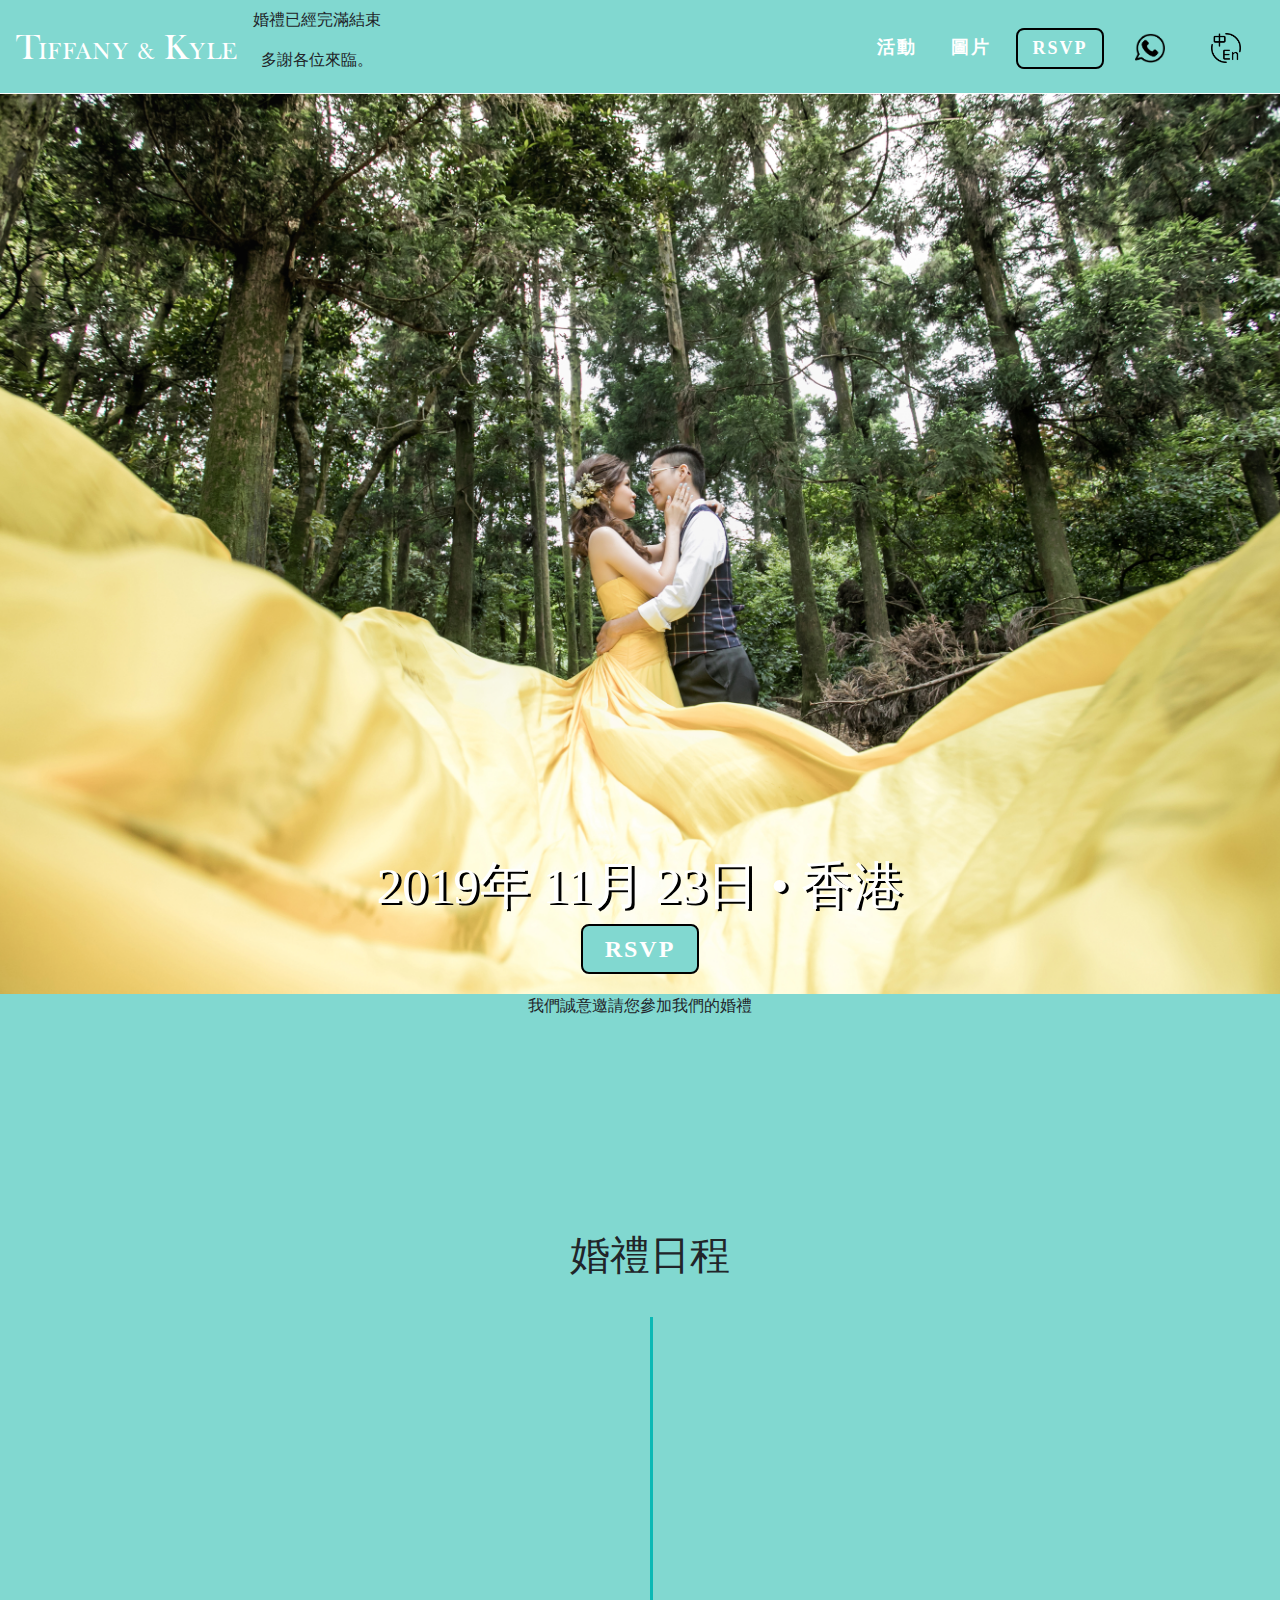
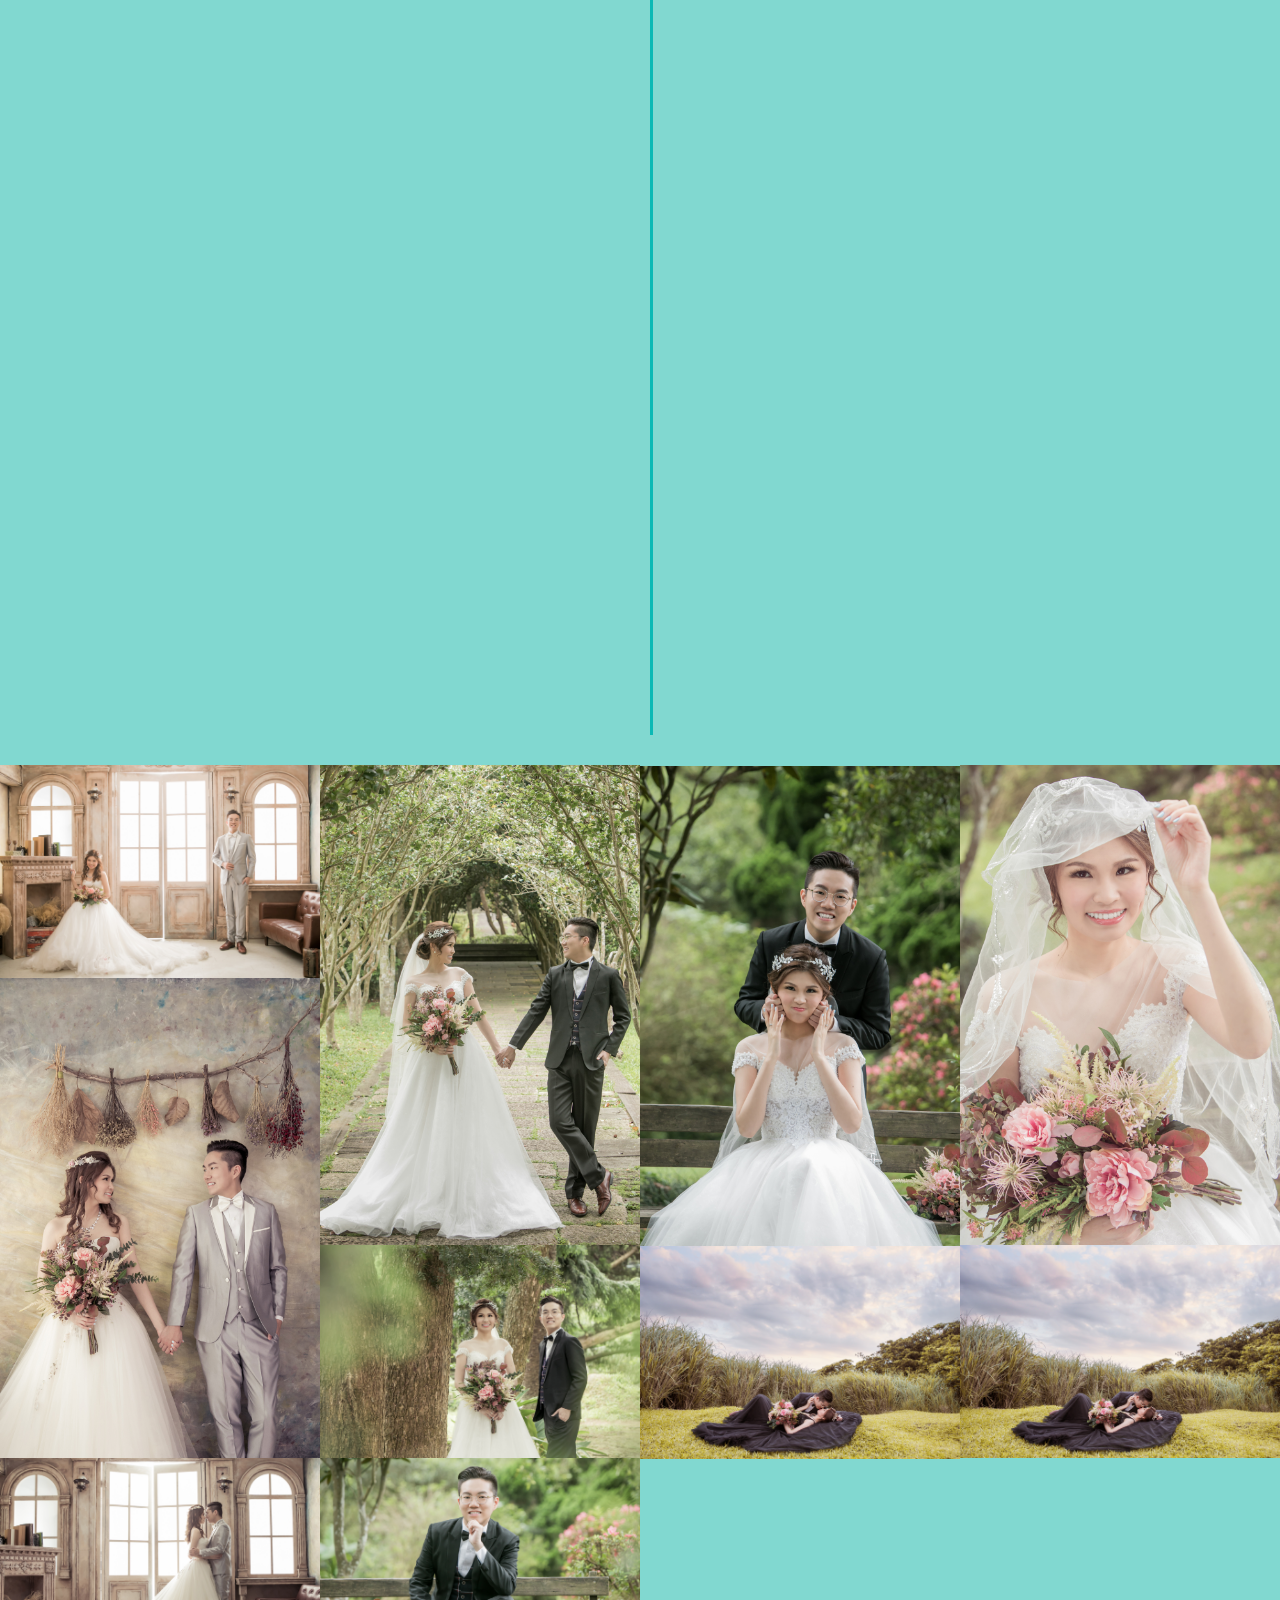
==== commit 9bfa9dec: "updated cd to chinese and some words" ====
--- a/index_ch.html
+++ b/index_ch.html
@@ -3,7 +3,7 @@
 <head>
     <meta charset="UTF-8">
     <meta name="viewport" content="width=device-width, initial-scale=1">
-    <title>Kyle&Tiffany</title>
+    <title>Tiffany & Kyle</title>
     <link rel="stylesheet" href="https://maxcdn.bootstrapcdn.com/bootstrap/4.3.1/css/bootstrap.min.css">
     <link rel="stylesheet" type="text/css" href="css/indexpage.css">
     <link rel="stylesheet" type="text/css" href="css/timeline.css">
@@ -17,55 +17,62 @@
     <link href="https://fonts.googleapis.com/css?family=Great+Vibes&display=swap" rel="stylesheet">
     <link href="https://fonts.googleapis.com/css?family=Mystery+Quest&display=swap" rel="stylesheet">
     <link href="https://fonts.googleapis.com/css?family=Lemonada&display=swap" rel="stylesheet">
+    <link href="https://fonts.googleapis.com/css?family=Courgette&display=swap" rel="stylesheet">
 </head>
 <body>
-<nav class="navbar navbar-expand-lg border-bottom border-white" id="topnav">
+<nav class="navbar navbar-center navbar-expand-lg text-center" id="topnav">
+    <a class="navbar-brand" href=./index_ch.html id="brand">Tiffany & Kyle</a>
+    <div id="navcd-inline">
 
-        <a class="navbar-brand" href=./index_ch.html id="brand">Tiffany & Kyle</a>
-        <button class="navbar-toggler custom-toggler" type="button" data-toggle="collapse"
-                data-target="#collapsibleNavbar">
-            <span class="navbar-toggler-icon"></span>
-        </button>
-        <div class="collapse navbar-collapse justify-content-end" id="collapsibleNavbar">
-            <ul class="navbar-nav">
-                <li class="nav-item">
-                    <a class="nav-link" href="#events">活動</a>
-                </li>
-                <li class="nav-item">
-                    <a class="nav-link" href="#photos">圖片</a>
-                </li>
-                <a class="nav-link rsvpbtn" href="./rsvp_ch.html">&nbspRSVP&nbsp</a>
-                <li class="nav-item nav-icon">
-                    <a href="https://api.whatsapp.com/send?phone=85252264460">
-                        <img alt="whatsapp"
-                             src="./images/whatsapp.png"
-                             style="width:30px;height:30px"></a>
-                </li>
-                <li class="nav-item nav-icon">
-                    <a href="./index.html">
-                        <img alt="language"
-                             src="./images/language.png"
-                             style="width:30px;height:30px"></a>
-                </li>
-            </ul>
-        </div>
+    </div>
+    <button class="navbar-toggler custom-toggler" type="button" data-toggle="collapse"
+            data-target="#collapsibleNavbar">
+        <span class="navbar-toggler-icon"></span>
+    </button>
+    <div class="collapse navbar-collapse justify-content-end" id="collapsibleNavbar">
+        <ul class="navbar-nav">
+            <li class="nav-item">
+                <a class="nav-link" href="#events">活動</a>
+            </li>
+            <li class="nav-item">
+                <a class="nav-link" href="#photos">圖片</a>
+            </li>
+            <a class="nav-link rsvpbtn" href="./rsvp_ch.html">&nbspRSVP&nbsp</a>
+            <li class="nav-item nav-icon">
+                <a href="https://api.whatsapp.com/send?phone=85252264460">
+                    <img alt="whatsapp"
+                         src="./images/whatsapp.png"
+                         style="width:30px;height:30px"></a>
+            </li>
+            <li class="nav-item nav-icon">
+                <a href="./index.html">
+                    <img alt="language"
+                         src="./images/language.png"
+                         style="width:30px;height:30px"></a>
+            </li>
+        </ul>
+    </div>
+</nav>
+<nav class="navbar navbar-center navbar-expand-lg border-bottom border-white text-center" id="topnavcd">
+    <div id="navcd">
 
+    </div>
 </nav>
 <img src="./images/top.png" onclick="topFunction()" id="topbtn"/>
 <div id="home" class="d-flex justify-content-center align-items-center">
     <div class="text-center align-items-center justify-content-center animated fadeInDown maintext">
-        <h3 class="disable-select maindate">2019年 11月 23日</h3>
-        <a class="nav-link rsvpbtn" href="./rsvp_ch.html" style="font-size:1.5rem">&nbspRSVP&nbsp</a>
+        <h3 class="disable-select maindate">2019年 11月 23日 • 香港</h3>
+        <a class="nav-link rsvpbtn" href="./rsvp_en.html" style="font-size:1.5rem">&nbspRSVP&nbsp</a>
     </div>
 </div>
-<div class="container banner">
-    WORDS
+<div class="banner text-center justify-content-center">
+    <p id="bannerword">我們誠意邀請您參加我們的婚禮</p>
 </div>
-<div>
+<div id="tlbg">
     <div class="row text-center justify-content-center" id="events">
         <div class="col-lg-8 d-flex left2 text-center" id="topl">
             <div class="container">
-                <h1 class="project-name">WEDDING DAY TIMELINE</h1>
+                <h1 class="project-name">婚禮日程</h1>
                 <div id="timeline">
                     <div class="timeline-item" data-aos="fade-right">
                         <div class="timeline-icon">
@@ -73,14 +80,14 @@
                         </div>
                         <div class="timeline-content">
                             <h2>婚禮</h2>
-                            <p>
+                            <p class="tltime">
                                 下午 4:00
                             </p>
-                            <p>
-                                Lorem ipsum dolor sit amet, consectetur adipisicing elit.
-                                Atque, facilis quo maiores magnam modi ab libero praesentium blanditiis.
+                            <p class="tlwords">
+                                我們的婚禮將於<a href="https://goo.gl/maps/7ipzErwgf6UJggzq6"
+                                          class="tlmap">聖約翰座堂</a>舉行。我們邀請您與我們一起在上帝面前分享這份喜樂。
+
                             </p>
-                            <a href="https://goo.gl/maps/7ipzErwgf6UJggzq6" class="btn"><img src="images/location.png" class="map_icon" alt="maplink"></a>
                         </div>
                     </div>
 
@@ -89,16 +96,15 @@
                             <img src="images/celebrate.png" class="inline_icon" alt="celebrate">
                         </div>
                         <div class="timeline-content right">
-                            <h2>Cocktail</h2>
-                            <p>
-                                下午 6:00
+                            <h2>招待</h2>
+                            <p class="tltime">
+                                晚上 6:00
                             </p>
-                            <p>
-                                Lorem ipsum dolor sit amet, consectetur adipisicing elit. Atque, facilis quo.
-                                Maiores magnam modi ab libero praesentium blanditiis consequatur aspernatur
-                                accusantium maxime molestiae sunt ipsa.
+                            <p class="tlwords">
+                                設於<a href="https://goo.gl/maps/wYtgx9HiguaYeS9R9"
+                                     class="tlmap">九龍香格里拉大酒店</a>的婚宴由６時開始恭候各位來賓並提供小吃和飲料。屆時亦會提供麻雀耍樂、小童房間、即影即有拍照等娛樂活動。
+
                             </p>
-                            <a href="https://goo.gl/maps/wYtgx9HiguaYeS9R9" class="btn"><img src="images/location.png" class="map_icon" alt="maplink"></a>
                         </div>
                     </div>
 
@@ -107,16 +113,13 @@
                             <img src="images/photo.png" class="inline_icon" alt="photo">
                         </div>
                         <div class="timeline-content">
-                            <h2>Photo</h2>
-                            <p>
-                                下午 6:00
+                            <h2>拍照時段</h2>
+                            <p class="tltime">
+                                晚上 6:30
                             </p>
-                            <p>
-                                Lorem ipsum dolor sit amet, consectetur adipisicing elit. Atque, facilis quo.
-                                Maiores magnam modi ab libero praesentium blanditiis consequatur aspernatur
-                                accusantium maxime molestiae sunt ipsa.</a>
+                            <p class="tlwords">
+                                我們邀請貴賓們在開席前跟新婚的我們合照留念。
                             </p>
-                            <a href="https://goo.gl/maps/wYtgx9HiguaYeS9R9" class="btn"><img src="images/location.png" class="map_icon" alt="maplink"></a>
                         </div>
                     </div>
 
@@ -125,50 +128,22 @@
                             <img src="images/dinner.png" class="inline_icon" alt="dinner" style="padding-top: 12px">
                         </div>
                         <div class="timeline-content right">
-                            <h2>婚宴</h2>
-                            <p>
-                                下午 6:00
+                            <h2>晚宴</h2>
+                            <p class="tltime">
+                                晚上 8:00
                             </p>
-                            <p>
-                                Lorem ipsum dolor sit amet, consectetur adipisicing elit. Atque, facilis quo.
-                                Maiores magnam modi ab libero praesentium blanditiis consequatur aspernatur
-                                accusantium maxime molestiae sunt ipsa.
+                            <p class="tlwords">
+                                在宴會大禮堂享受晚宴，並與我們一起慶祝走進下一階段的人生。
+
                             </p>
-                            <a href="https://goo.gl/maps/wYtgx9HiguaYeS9R9" class="btn"><img src="images/location.png" class="map_icon" alt="maplink"></a>
                         </div>
                     </div>
                 </div>
             </div>
         </div>
-        <div class="col-lg-4 d-flex right2 text-center" id="topr">
-            <div class="container animated fadeIn" id="countdownmain" data-aos="fade-left">
-                <h3 class="title" style="font-family: 'NotoSans', cursive;">The Wedding Day</h3>
-                <div id="counter">
-                    <table border = "0" id="cdtable">
-                        <tr>
-                            <td id="countdownday" style="text-align:right;"></td>
-                            <td id="daytext" style="text-align:left;">&nbsp日</td>
-                        </tr>
-                        <tr>
-                            <td id="countdownhr" style="text-align:right;"></td>
-                            <td id="hrtext" style="text-align:left;">&nbsp小時</td>
-                        </tr>
-                        <tr>
-                            <td id="countdownmin" style="text-align:right;"></td>
-                            <td id="mintext" style="text-align:left;">&nbsp分鐘</td>
-                        </tr>
-                        <tr>
-                            <td id="countdowns" style="text-align:right;"></td>
-                            <td id="stext" style="text-align:left;">&nbsp秒</td>
-                        </tr>
-                    </table>
+    </div>
 
-                </div>
-            </div>
-        </div>
-    </div>
 </div>
-
 <div class="gallery_desktop">
     <section id="photos">
         <img src="images/img_h1.jpg" alt="">
@@ -191,7 +166,7 @@
     </div>
 </footer>
 <script src="js/timeline.js"></script>
-<script src="js/countdown.js"></script>
+<script src="js/countdown_ch.js"></script>
 <script src="https://unpkg.com/aos@next/dist/aos.js"></script>
 <script>
     AOS.init();
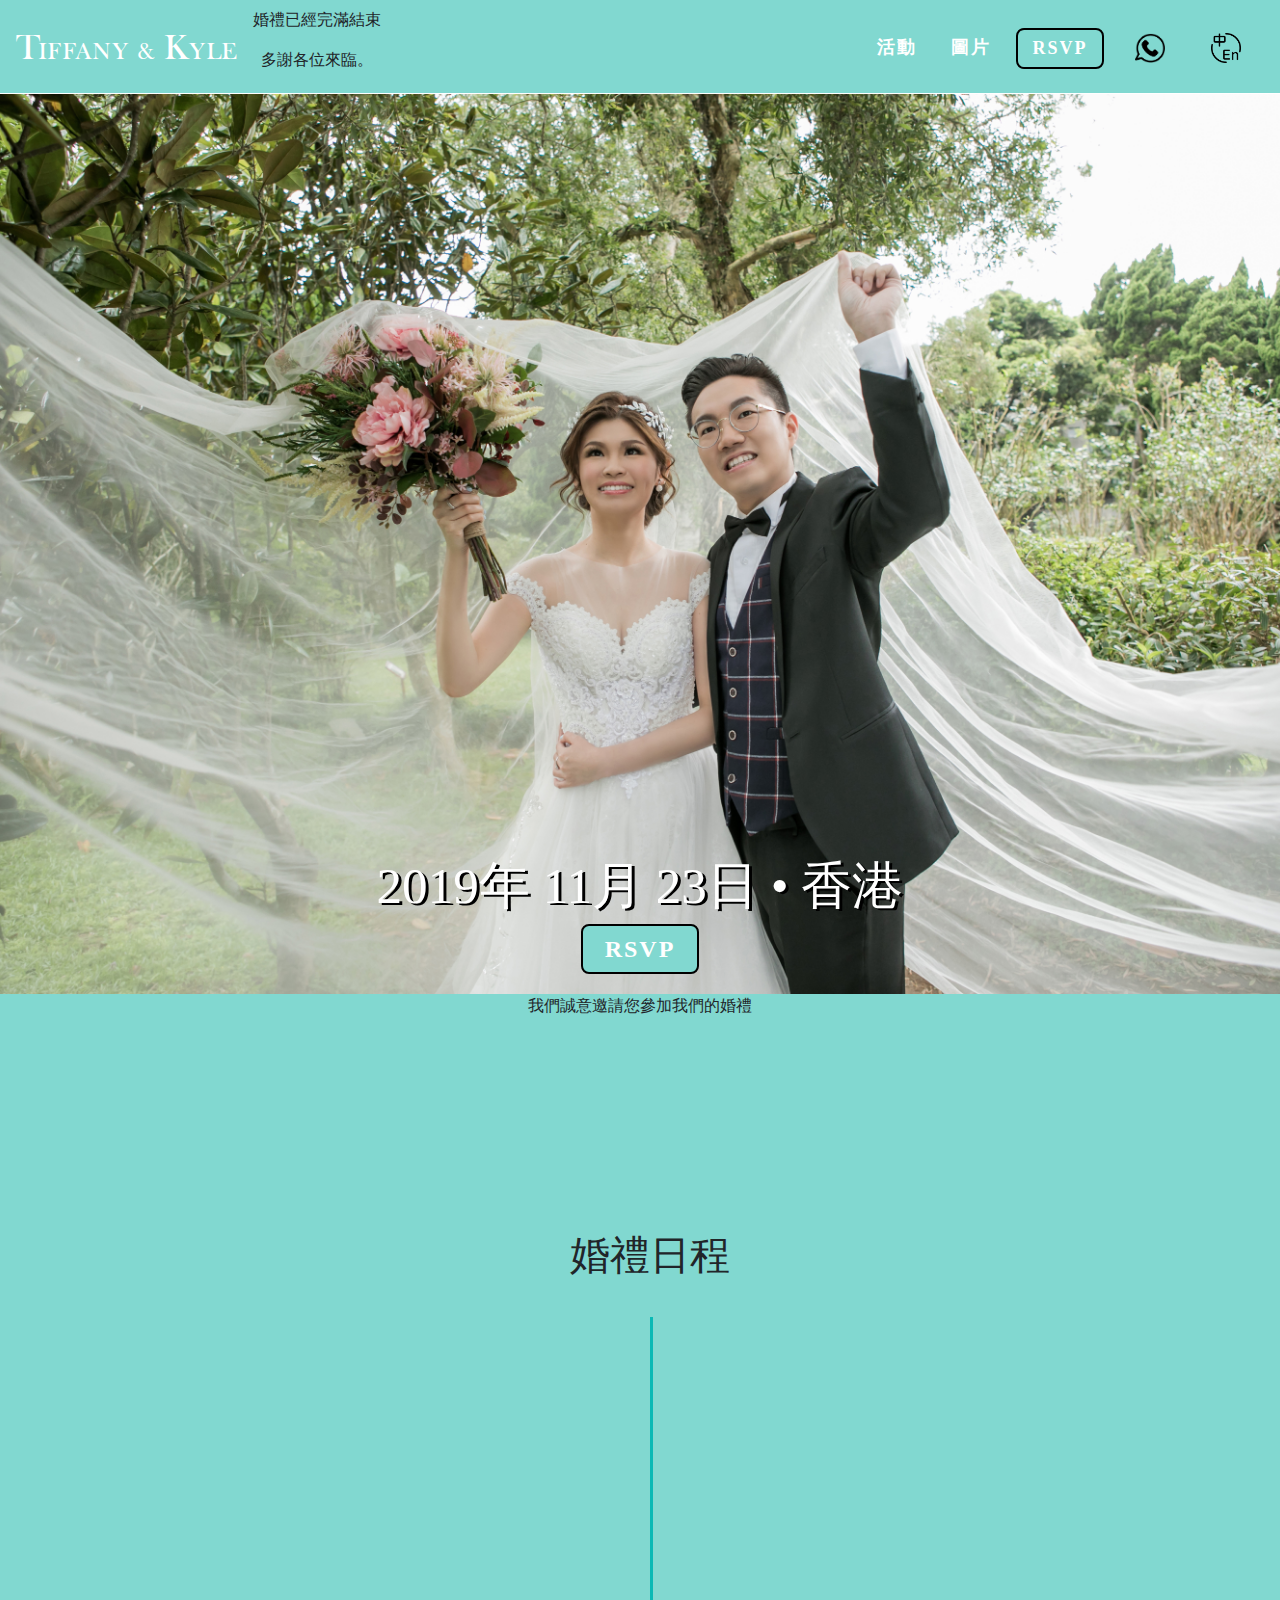
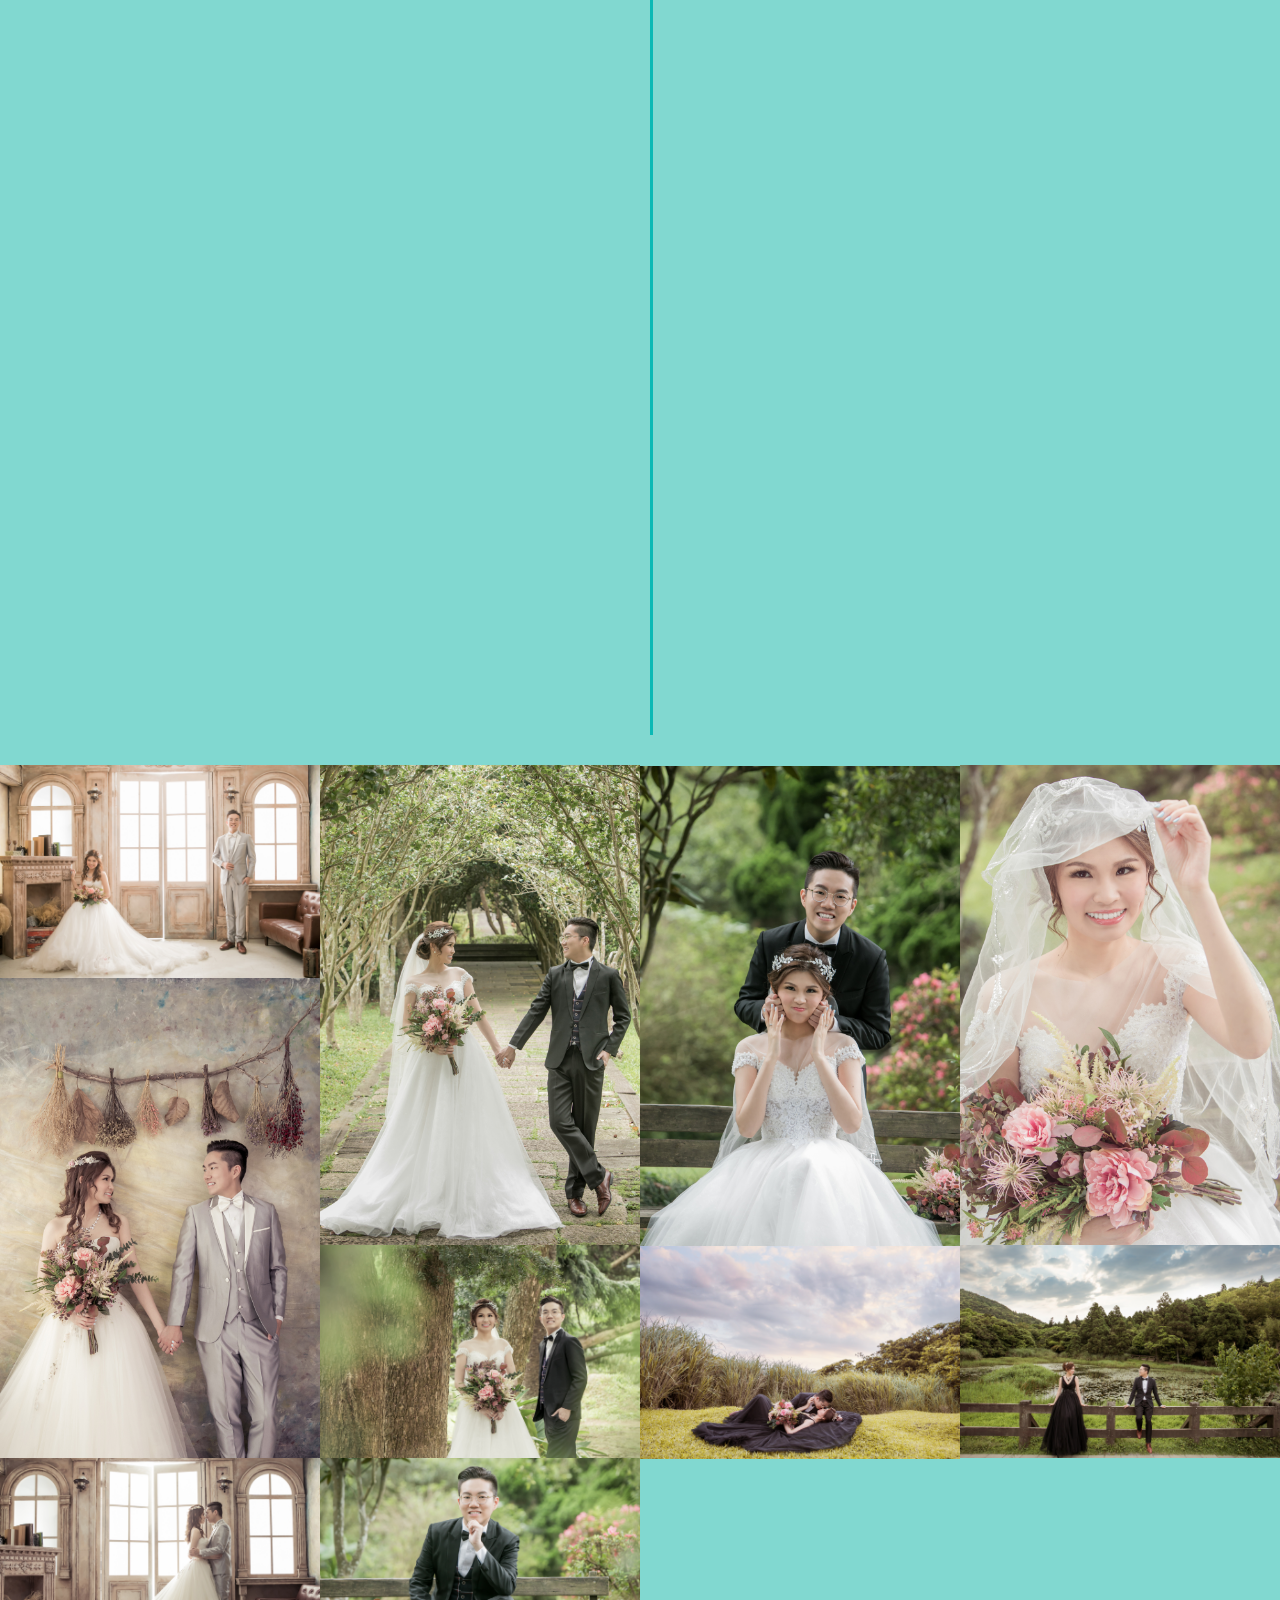
==== commit a70694d2: "updated photo, codes" ====
--- a/index_ch.html
+++ b/index_ch.html
@@ -157,7 +157,7 @@
         <img src="images/img_v3.jpg" alt="">
         <img src="images/img_h7.jpg" alt="">
         <img src="images/img_v4.jpg" alt="">
-        <img src="images/img_h7.jpg" alt="">
+        <img src="images/img_h8.jpg" alt="">
 
     </section>
 </div>
